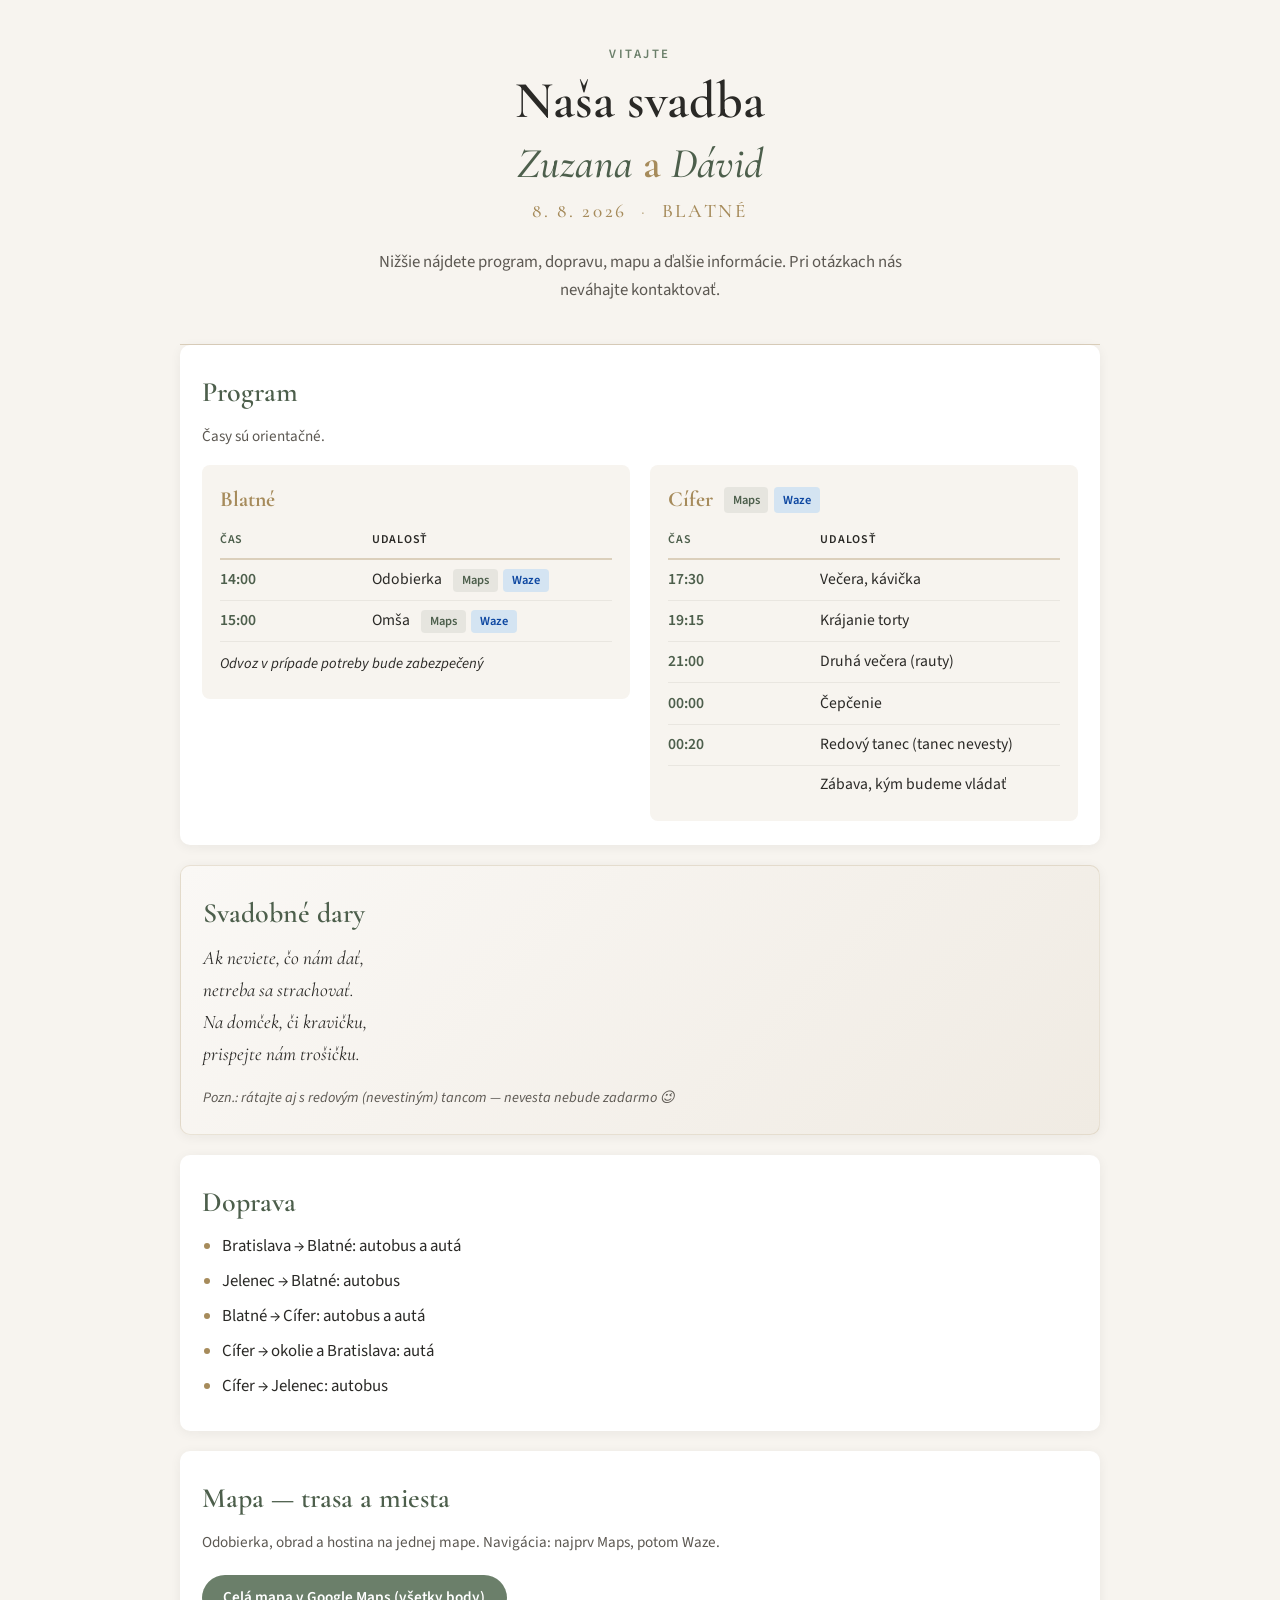
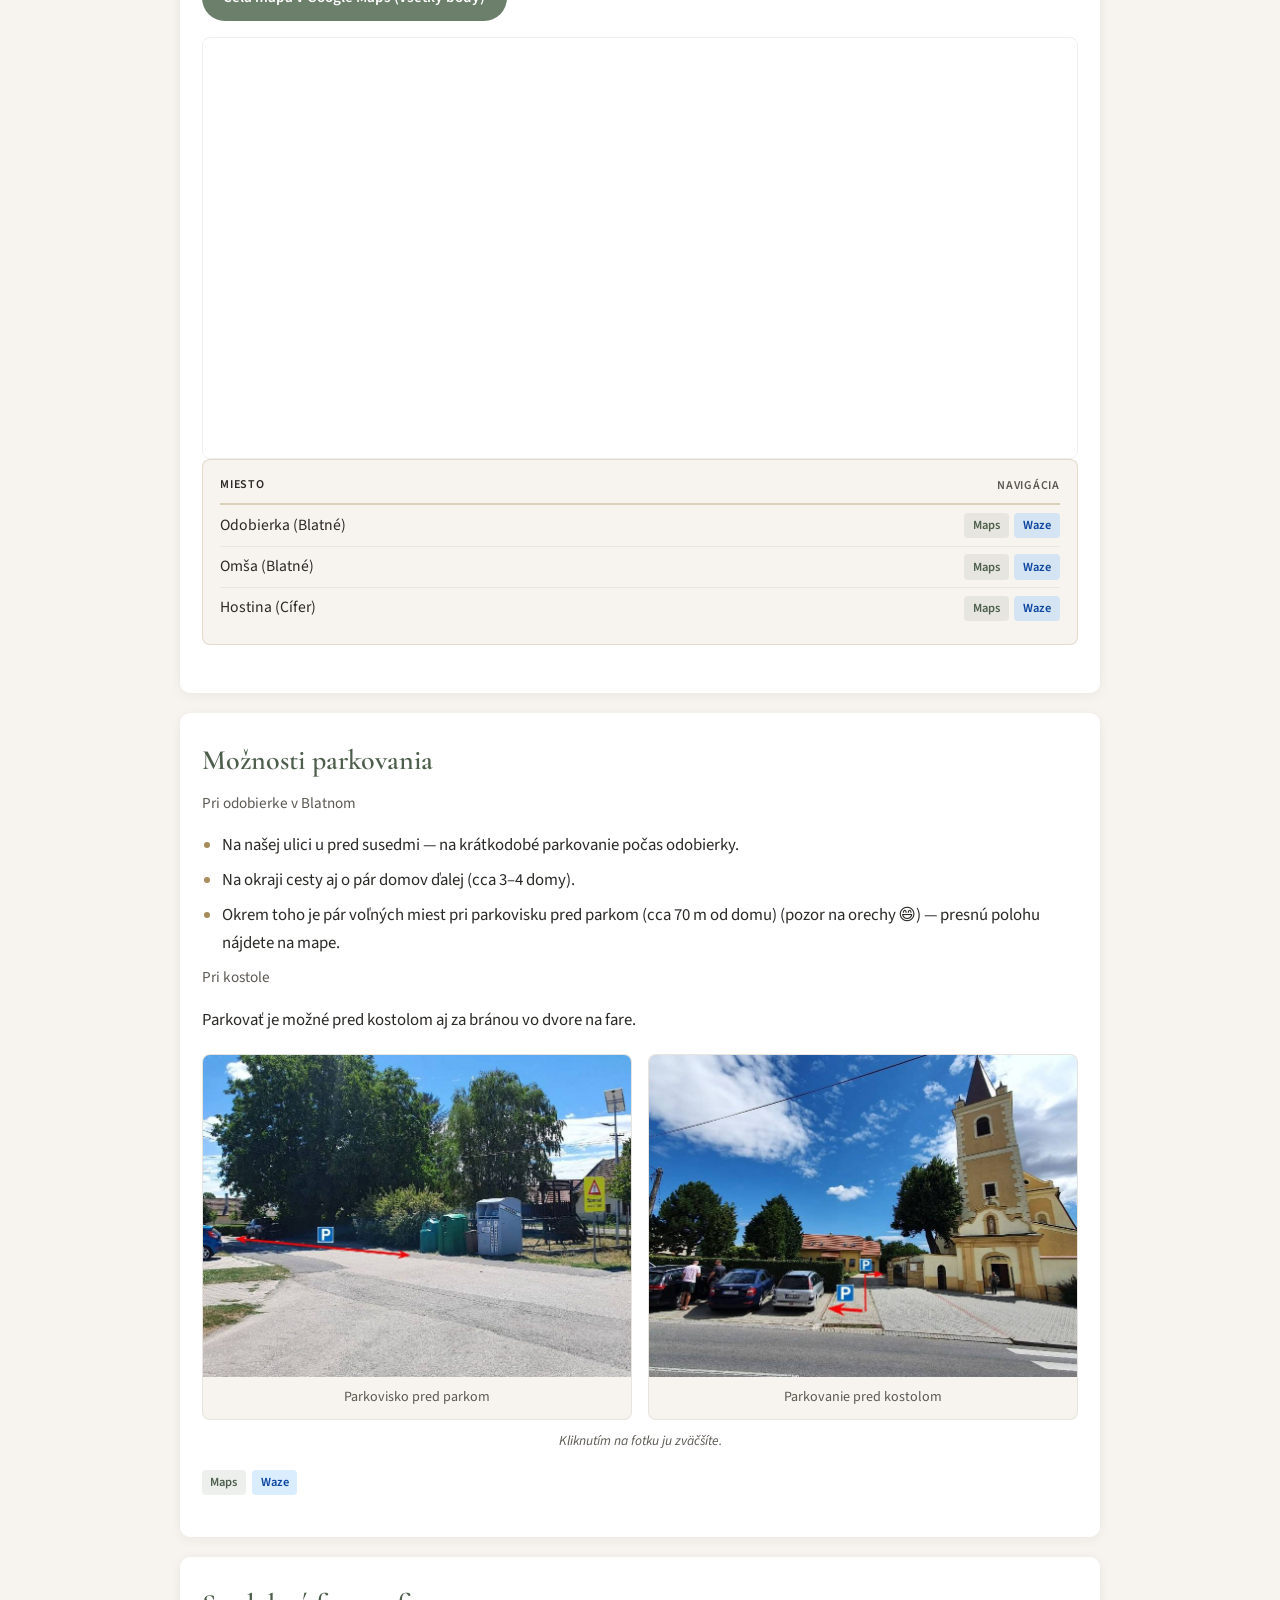
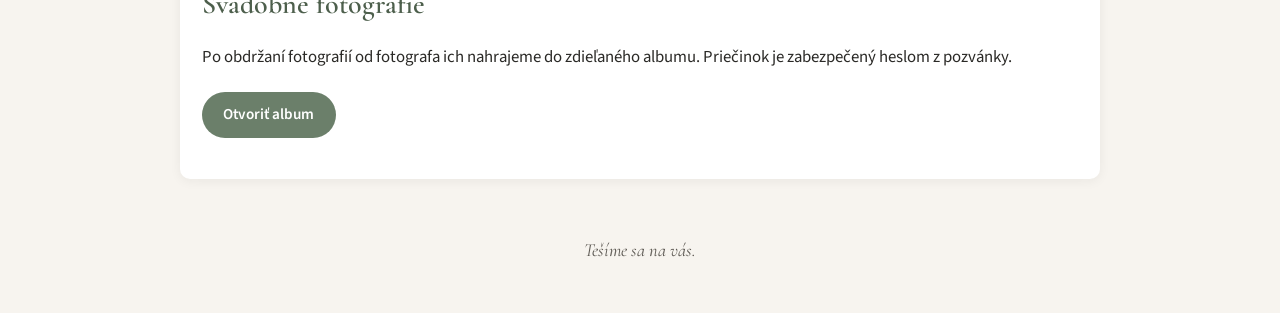
==== svadba-882026-zch12zm88/index.html @ bc82585a "added mising updates" ====
<!DOCTYPE html>
<html lang="sk">
<head>
  <meta charset="UTF-8">
  <meta name="viewport" content="width=device-width, initial-scale=1">
  <title>Zuzana a Dávid — 8. 8. 2026</title>
  <meta name="robots" content="noindex, nofollow">
  <link rel="preconnect" href="https://fonts.googleapis.com">
  <link rel="preconnect" href="https://fonts.gstatic.com" crossorigin>
  <link href="https://fonts.googleapis.com/css2?family=Cormorant+Garamond:ital,wght@0,500;0,600;1,500&family=Source+Sans+3:wght@400;600&display=swap" rel="stylesheet">
  <link rel="stylesheet" href="styles.css">
</head>
<body>
  <!-- <script>
  const heslo = prompt("Zadaj heslo:");
  if (heslo !== "povieme-si-ano:)") {
    document.body.innerHTML = "Prístup zamietnutý";
  }
</script> -->

  <div class="page">
    <!-- <p class="banner" role="status">
      Stránka je ešte vo vývoji — bližšie informácie budú dostupné koncom mája.
      Prosím, prezrite si ju hlavne pár dní pred svadbou.
    </p> -->

    <header class="hero">
      <p class="hero-label">Vitajte</p>
      <h1>Naša svadba</h1>
      <p class="hero-couple">Zuzana <span class="hero-amp">a</span> Dávid</p>
      <p class="hero-meta">
        <time datetime="2026-08-08">8. 8. 2026</time>
        <span class="hero-meta-sep" aria-hidden="true">·</span>
        Blatné
      </p>
      <p class="hero-lead">
        Nižšie nájdete program, dopravu, mapu a ďalšie informácie.
        Pri otázkach nás neváhajte kontaktovať.
      </p>
    </header>

    <main>
      <section class="block" id="program">
        <h2>Program</h2>
        <p class="block-intro">Časy sú orientačné.</p>

        <div class="program-grid">
          <article class="program-card">
            <h3>Blatné</h3>
            <div class="program-table" role="table" aria-label="Program v Blatnom">
              <div class="program-row program-row--head" role="row">
                <span class="program-time" role="columnheader">Čas</span>
                <span class="program-name" role="columnheader">Udalosť</span>
              </div>
              <div class="program-row" role="row">
                <span class="program-time">14:00</span>
                <span class="program-name">Odobierka
                  <span class="nav-links">
                    <a class="map-link" href="https://www.google.com/maps/dir/?api=1&destination=48.265938,17.4156507" target="_blank" rel="noopener noreferrer">Maps</a>
                    <a class="map-link map-link--waze" href="https://www.waze.com/ul?ll=48.265938,17.4156507&navigate=yes" target="_blank" rel="noopener noreferrer">Waze</a>
                  </span>
                </span>
              </div>
              <div class="program-row" role="row">
                <span class="program-time">15:00</span>
                <span class="program-name">Omša
                  <span class="nav-links">
                    <a class="map-link" href="https://www.google.com/maps/dir/?api=1&destination=48.2647096,17.4225593" target="_blank" rel="noopener noreferrer">Maps</a>
                    <a class="map-link map-link--waze" href="https://www.waze.com/ul?ll=48.2647096,17.4225593&navigate=yes" target="_blank" rel="noopener noreferrer">Waze</a>
                  </span>
                </span>
              </div>
              <div class="program-row program-row--note" role="row">
                <span class="program-name">Odvoz v prípade potreby bude zabezpečený</span>
              </div>
            </div>
          </article>

          <article class="program-card">
            <h3 class="program-card-title">Cífer
              <span class="nav-links">
                <a class="map-link" href="https://www.google.com/maps/dir/?api=1&destination=48.3131096,17.4906143" target="_blank" rel="noopener noreferrer">Maps</a>
                <a class="map-link map-link--waze" href="https://www.waze.com/ul?ll=48.3131096,17.4906143&navigate=yes" target="_blank" rel="noopener noreferrer">Waze</a>
              </span>
            </h3>
            <div class="program-table" role="table" aria-label="Program v Cíferi">
              <div class="program-row program-row--head" role="row">
                <span class="program-time" role="columnheader">Čas</span>
                <span class="program-name" role="columnheader">Udalosť</span>
              </div>
              <div class="program-row" role="row">
                <span class="program-time">17:30</span>
                <span class="program-name">Večera, kávička</span>
              </div>
              <div class="program-row" role="row">
                <span class="program-time">19:15</span>
                <span class="program-name">Krájanie torty</span>
              </div>
              <div class="program-row" role="row">
                <span class="program-time">21:00</span>
                <span class="program-name">Druhá večera (rauty)</span>
              </div>
              <div class="program-row" role="row">
                <span class="program-time">00:00</span>
                <span class="program-name">Čepčenie</span>
              </div>
              <div class="program-row" role="row">
                <span class="program-time">00:20</span>
                <span class="program-name">Redový tanec (tanec nevesty)</span>
              </div>
              <div class="program-row" role="row">
                <span class="program-time"></span>
                <span class="program-name">Zábava, kým budeme vládať</span>
              </div>
              <!-- <div class="program-row program-row--note" role="row">
                <span class="program-name">Zábava, kým budeme vládať</span>
              </div> -->
            </div>
          </article>
        </div>
      </section>

      <section class="block block--accent" id="dary">
        <h2>Svadobné dary</h2>
        <blockquote class="verse">
          <p>Ak neviete, čo nám dať,</p>
          <p>netreba sa strachovať.</p>
          <p>Na domček, či kravičku,</p>
          <p>prispejte nám trošičku.</p>
        </blockquote>
        <p class="note">Pozn.: rátajte aj s redovým (nevestiným) tancom — nevesta nebude zadarmo 😉</p>
      </section>

      <section class="block" id="doprava">
        <h2>Doprava</h2>
        <ul class="plain-list">
          <li>Bratislava → Blatné: autobus a autá</li>
          <li>Jelenec → Blatné: autobus</li>
          <li>Blatné → Cífer: autobus a autá</li>
          <li>Cífer → okolie a Bratislava: autá</li>
          <li>Cífer → Jelenec: autobus</li>
        </ul>
      </section>

      <section class="block" id="mapa">
        <h2>Mapa — trasa a miesta</h2>
        <p class="block-intro">Odobierka, obrad a hostina na jednej mape. Navigácia: najprv Maps, potom Waze.</p>



        <p class="map-actions">
          <a class="button" href="https://www.google.com/maps/d/viewer?mid=1_xegxv45d_Z6NQtNGCnnhra49nlGjGo&usp=sharing" target="_blank" rel="noopener noreferrer">
            Celá mapa v Google Maps (všetky body)
          </a>
        </p>

        <div class="map-wrap">
          <iframe
            src="https://www.google.com/maps/d/embed?mid=1_xegxv45d_Z6NQtNGCnnhra49nlGjGo"
            width="100%"
            height="450"
            allowfullscreen=""
            loading="lazy"
            referrerpolicy="no-referrer-when-downgrade"
            title="Mapa svadby">
          </iframe>
        </div>

        <div class="locations-nav">
          <div class="program-table" role="table" aria-label="Navigácia na miesta svadby">
            <div class="program-row program-row--head" role="row">
              <span class="nav-place" role="columnheader">Miesto</span>
              <span class="nav-action" role="columnheader">Navigácia</span>
            </div>
            <div class="program-row" role="row">
              <span class="nav-place">Odobierka (Blatné)</span>
              <span class="nav-action">
                <span class="nav-links">
                  <a class="map-link" href="https://www.google.com/maps/dir/?api=1&destination=48.265938,17.4156507" target="_blank" rel="noopener noreferrer">Maps</a>
                  <a class="map-link map-link--waze" href="https://www.waze.com/ul?ll=48.265938,17.4156507&navigate=yes" target="_blank" rel="noopener noreferrer">Waze</a>
                </span>
              </span>
            </div>
            <div class="program-row" role="row">
              <span class="nav-place">Omša (Blatné)</span>
              <span class="nav-action">
                <span class="nav-links">
                  <a class="map-link" href="https://www.google.com/maps/dir/?api=1&destination=48.2647096,17.4225593" target="_blank" rel="noopener noreferrer">Maps</a>
                  <a class="map-link map-link--waze" href="https://www.waze.com/ul?ll=48.2647096,17.4225593&navigate=yes" target="_blank" rel="noopener noreferrer">Waze</a>
                </span>
              </span>
            </div>
            <div class="program-row" role="row">
              <span class="nav-place">Hostina (Cífer)</span>
              <span class="nav-action">
                <span class="nav-links">
                  <a class="map-link" href="https://www.google.com/maps/dir/?api=1&destination=48.3131096,17.4906143" target="_blank" rel="noopener noreferrer">Maps</a>
                  <a class="map-link map-link--waze" href="https://www.waze.com/ul?ll=48.3131096,17.4906143&navigate=yes" target="_blank" rel="noopener noreferrer">Waze</a>
                </span>
              </span>
            </div>
            <!-- <div class="program-row" role="row">
              <span class="nav-place">Trasa Blatné → Cífer</span>
              <span class="nav-action">
                <a class="map-link" href="https://www.google.com/maps/dir/?api=1&origin=48.2647096,17.4225593&destination=48.3131096,17.4906143" target="_blank" rel="noopener noreferrer">Navigovať</a>
              </span>
            </div> -->
            <!-- <div class="program-row program-row--map-all" role="row">
              <span class="nav-place">Všetky body na mape</span>
              <span class="nav-action">
                <a class="map-link map-link--emph" href="https://www.google.com/maps/d/viewer?mid=1_xegxv45d_Z6NQtNGCnnhra49nlGjGo&usp=sharing" target="_blank" rel="noopener noreferrer">Otvoriť mapu</a>
              </span>
            </div> -->
          </div>
        </div>
      </section>

      <section class="block" id="parkovanie">
        <h2>Možnosti parkovania</h2>
        <p class="block-intro">Pri odobierke v Blatnom</p>
        <ul class="plain-list">
          <li>Na našej ulici u pred susedmi — na krátkodobé parkovanie počas odobierky.</li>
          <li>Na okraji cesty aj o pár domov ďalej (cca 3–4 domy).</li>
          <li>Okrem toho je pár voľných miest pri parkovisku pred parkom (cca 70 m od domu) (pozor na orechy 😄) — presnú polohu nájdete na mape.</li>
        </ul>

        <p class="block-intro">Pri kostole</p>
        <p>Parkovať je možné pred kostolom aj za bránou vo dvore na fare.</p>

        <div class="photo-grid" aria-label="Fotografie parkovania">
          <figure class="photo-card">
            <button type="button" class="photo-thumb" aria-label="Zväčšiť: Parkovisko pred parkom">
              <img src="parkovisko_pred_parkom.jpg" alt="Parkovisko pred parkom v Blatnom" width="800" height="600" loading="lazy">
            </button>
            <figcaption>Parkovisko pred parkom</figcaption>
          </figure>
          <figure class="photo-card">
            <button type="button" class="photo-thumb" aria-label="Zväčšiť: Parkovanie pred kostolom">
              <img src="parkovanie_pred_kostolom.jpg" alt="Parkovanie pred kostolom v Blatnom" width="800" height="600" loading="lazy">
            </button>
            <figcaption>Parkovanie pred kostolom</figcaption>
          </figure>
        </div>
        <p class="photo-hint">Kliknutím na fotku ju zväčšíte.</p>

        <p class="map-actions">
          <span class="nav-links">
            <a class="map-link" href="https://maps.app.goo.gl/CvQe9rtQi4h2wYDq6" target="_blank" rel="noopener noreferrer">Maps</a>
            <a class="map-link map-link--waze" href="https://www.waze.com/ul?ll=48.265217,17.415875&navigate=yes" target="_blank" rel="noopener noreferrer">Waze</a>
          </span>
        </p>
      </section>

      <section class="block" id="fotky">
        <h2>Svadobné fotografie</h2>
        <p>
          Po obdržaní fotografií od fotografa ich nahrajeme do zdieľaného albumu.
          Priečinok je zabezpečený heslom z pozvánky.
        </p>
        <p>
          <a class="button" href="https://eu.zonerama.com/MandM24/Album/15129342" target="_blank" rel="noopener noreferrer">
            Otvoriť album
          </a>
        </p>
      </section>
    </main>

    <footer class="site-footer">
      <p>Tešíme sa na vás.</p>
    </footer>
  </div>

  <dialog class="lightbox" id="lightbox" aria-label="Zväčšená fotografia">
    <button type="button" class="lightbox-close" aria-label="Zavrieť">×</button>
    <figure class="lightbox-figure">
      <img class="lightbox-img" src="" alt="">
      <figcaption class="lightbox-caption"></figcaption>
    </figure>
  </dialog>

  <script>
    (function () {
      var lightbox = document.getElementById("lightbox");
      if (!lightbox) return;

      var lightboxImg = lightbox.querySelector(".lightbox-img");
      var lightboxCaption = lightbox.querySelector(".lightbox-caption");
      var closeBtn = lightbox.querySelector(".lightbox-close");
      var savedScrollY = 0;

      // Niektoré mobilné prehliadače pri showModal()/close() skočia na vrch
      // stránky — pozíciu scrollu si zapamätáme a po otvorení/zatvorení ju vrátime.
      function keepScrollPosition() {
        window.scrollTo(window.scrollX, savedScrollY);
      }

      document.querySelectorAll(".photo-thumb").forEach(function (btn) {
        btn.addEventListener("click", function () {
          var img = btn.querySelector("img");
          var caption = btn.closest(".photo-card").querySelector("figcaption");
          savedScrollY = window.scrollY;
          lightboxImg.src = img.src;
          lightboxImg.alt = img.alt;
          lightboxCaption.textContent = caption ? caption.textContent : "";
          lightbox.showModal();
          keepScrollPosition();
        });
      });

      function closeLightbox() {
        lightbox.close();
      }

      // Pokrýva zatvorenie krížikom, klikom na pozadie aj klávesom Escape.
      lightbox.addEventListener("close", keepScrollPosition);

      closeBtn.addEventListener("click", closeLightbox);

      lightbox.addEventListener("click", function (event) {
        if (event.target === lightbox) {
          closeLightbox();
        }
      });
    })();
  </script>
</body>
</html>
---- svadba-882026-zch12zm88/styles.css ----
/* === Premenné (farby, rozmery) — zmeníte na jednom mieste celý vzhľad === */
:root {
  --color-bg: #f7f4ef;
  --color-surface: #ffffff;
  --color-text: #2a2926;
  --color-text-muted: #5c5852;
  --color-accent: #6b7f6a;
  --color-accent-dark: #4d5f4c;
  --color-gold: #a68b5b;
  --color-banner-bg: #ebe4d8;
  --color-banner-text: #4a453c;
  --font-heading: "Cormorant Garamond", Georgia, serif;
  --font-body: "Source Sans 3", system-ui, sans-serif;
  --shadow: 0 2px 12px rgba(42, 41, 38, 0.06);
  --radius: 10px;
  --max-width: 960px;
  --program-time-col: 8.5rem;
}

/* Reset a základ stránky */
*,
*::before,
*::after {
  box-sizing: border-box;
}

body {
  margin: 0;
  font-family: var(--font-body);
  font-size: 1.05rem;
  line-height: 1.65;
  color: var(--color-text);
  background: var(--color-bg);
  -webkit-font-smoothing: antialiased;
}

/* Obal celého obsahu — centrovanie a max. šírka */
.page {
  max-width: var(--max-width);
  margin: 0 auto;
  padding: 1.25rem 1.25rem 3rem;
}

/* Upozornenie vo vývoji */
.banner {
  margin: 0 0 1.5rem;
  padding: 0.85rem 1rem;
  font-size: 0.92rem;
  line-height: 1.5;
  color: var(--color-banner-text);
  background: var(--color-banner-bg);
  border-radius: var(--radius);
  border-left: 4px solid var(--color-gold);
}

/* Hlavička / úvod */
.hero {
  text-align: center;
  padding: 1.5rem 0 2.5rem;
  border-bottom: 1px solid rgba(166, 139, 91, 0.35);
}

.hero-label {
  margin: 0 0 0.35rem;
  font-size: 0.8rem;
  font-weight: 600;
  letter-spacing: 0.2em;
  text-transform: uppercase;
  color: var(--color-accent);
}

.hero h1 {
  margin: 0 0 0.5rem;
  font-family: var(--font-heading);
  font-size: clamp(2.4rem, 8vw, 3.25rem);
  font-weight: 600;
  line-height: 1.15;
  color: var(--color-text);
}

.hero-couple {
  margin: 0 0 0.4rem;
  font-family: var(--font-heading);
  font-size: clamp(1.9rem, 6vw, 2.65rem);
  font-weight: 500;
  font-style: italic;
  line-height: 1.2;
  color: var(--color-accent-dark);
}

.hero-amp {
  font-style: normal;
  font-weight: 600;
  color: var(--color-gold);
}

.hero-meta {
  margin: 0 0 1.35rem;
  font-family: var(--font-heading);
  font-size: clamp(1.05rem, 3vw, 1.2rem);
  font-weight: 500;
  letter-spacing: 0.14em;
  text-transform: uppercase;
  color: var(--color-gold);
}

.hero-meta-sep {
  margin: 0 0.45rem;
  font-weight: 400;
  opacity: 0.75;
}

.hero-lead {
  margin: 0 auto;
  max-width: 32em;
  color: var(--color-text-muted);
}

/* Sekcie obsahu */
main {
  display: flex;
  flex-direction: column;
  gap: 1.25rem;
}

.block {
  padding: 1.5rem 1.35rem;
  background: var(--color-surface);
  border-radius: var(--radius);
  box-shadow: var(--shadow);
}

.block--accent {
  background: linear-gradient(135deg, #faf8f5 0%, #f0ebe3 100%);
  border: 1px solid rgba(166, 139, 91, 0.2);
}

.block h2 {
  margin: 0 0 0.5rem;
  font-family: var(--font-heading);
  font-size: 1.75rem;
  font-weight: 600;
  color: var(--color-accent-dark);
}

.block-intro,
.placeholder {
  margin: 0 0 1rem;
  color: var(--color-text-muted);
  font-size: 0.95rem;
}

.placeholder {
  font-style: italic;
}

/* Navigácia — tabuľka miest + odkazy v programe */
.locations-nav {
  margin-bottom: 1.5rem;
  padding: 1rem 1.1rem;
  background: var(--color-bg);
  border-radius: calc(var(--radius) - 2px);
  border: 1px solid rgba(166, 139, 91, 0.25);
}

.locations-nav .program-row {
  grid-template-columns: minmax(0, 1fr) auto;
  align-items: center;
}

.locations-nav .program-row--head {
  grid-template-columns: minmax(0, 1fr) auto;
}

.nav-place {
  color: var(--color-text);
  line-height: 1.4;
}

.nav-action {
  text-align: right;
}

.nav-links {
  display: inline-flex;
  flex-wrap: wrap;
  justify-content: flex-end;
  gap: 0.35rem;
  margin-left: 0.35rem;
  vertical-align: middle;
}

.program-name .nav-links {
  margin-left: 0.5rem;
}

.map-link {
  display: inline-block;
  margin-left: 0;
  padding: 0.15rem 0.55rem;
  font-size: 0.78rem;
  font-weight: 600;
  text-decoration: none;
  color: var(--color-accent-dark);
  background: rgba(107, 127, 106, 0.12);
  border-radius: 4px;
  vertical-align: middle;
}

.map-link:hover {
  background: rgba(107, 127, 106, 0.22);
  color: var(--color-text);
}

.map-link--waze {
  color: #0d47a1;
  background: rgba(51, 153, 255, 0.18);
}

.map-link--waze:hover {
  background: rgba(51, 153, 255, 0.32);
  color: #062e6f;
}

.map-link--emph {
  font-size: 0.82rem;
}

.program-row--map-all {
  margin-top: 0.35rem;
  padding-top: 0.65rem;
  border-top: 1px solid rgba(166, 139, 91, 0.3);
  border-bottom: none;
}

.map-actions {
  margin: 0 0 1rem;
}

.map-actions .nav-links {
  margin-left: 0;
}

/* Fotky parkovania */
.photo-grid {
  display: grid;
  gap: 1rem;
  margin: 1.25rem 0 1rem;
}

@media (min-width: 520px) {
  .photo-grid {
    grid-template-columns: 1fr 1fr;
  }
}

.photo-card {
  margin: 0;
  border-radius: calc(var(--radius) - 2px);
  overflow: hidden;
  border: 1px solid rgba(42, 41, 38, 0.08);
  background: var(--color-bg);
}

.photo-thumb {
  display: block;
  width: 100%;
  padding: 0;
  border: 0;
  background: none;
  cursor: zoom-in;
}

.photo-thumb:focus-visible {
  outline: 2px solid var(--color-gold);
  outline-offset: -2px;
}

.photo-card img {
  display: block;
  width: 100%;
  height: auto;
  aspect-ratio: 4 / 3;
  object-fit: cover;
  transition: opacity 0.2s ease;
}

.photo-thumb:hover img {
  opacity: 0.92;
}

.photo-card figcaption {
  padding: 0.6rem 0.75rem;
  font-size: 0.88rem;
  color: var(--color-text-muted);
  text-align: center;
}

.photo-hint {
  margin: -0.35rem 0 1rem;
  font-size: 0.85rem;
  color: var(--color-text-muted);
  font-style: italic;
  text-align: center;
}

/* Lightbox — zväčšenie fotky */
.lightbox {
  position: fixed;
  inset: 0;
  margin: auto;
  max-width: min(95vw, 960px);
  max-height: 90vh;
  max-height: 90dvh;
  width: 100%;
  padding: 0;
  border: none;
  border-radius: var(--radius);
  background: var(--color-surface);
  box-shadow: 0 8px 32px rgba(42, 41, 38, 0.2);
  overflow: hidden;
}

.lightbox::backdrop {
  background: rgba(42, 41, 38, 0.75);
}

.lightbox-figure {
  display: flex;
  flex-direction: column;
  margin: 0;
  max-height: 90vh;
  max-height: 90dvh;
}

.lightbox-img {
  display: block;
  width: 100%;
  flex: 1 1 auto;
  min-height: 0;
  max-height: 75vh;
  max-height: 75dvh;
  object-fit: contain;
  background: #1a1a18;
}

.lightbox-caption {
  flex: 0 0 auto;
  padding: 0.75rem 1rem;
  font-size: 0.95rem;
  color: var(--color-text-muted);
  text-align: center;
}

.lightbox-close {
  position: absolute;
  top: 0.5rem;
  right: 0.5rem;
  z-index: 1;
  width: 2.25rem;
  height: 2.25rem;
  padding: 0;
  border: none;
  border-radius: 50%;
  font-size: 1.5rem;
  line-height: 1;
  color: #fff;
  background: rgba(42, 41, 38, 0.65);
  cursor: pointer;
}

.lightbox-close:hover {
  background: rgba(42, 41, 38, 0.85);
}

.lightbox-close:focus-visible {
  outline: 2px solid var(--color-gold);
  outline-offset: 2px;
}

/* Program — Blatné | Cífer vedľa seba od strednej šírky */
.program-grid {
  display: grid;
  gap: 1.25rem;
}

@media (min-width: 680px) {
  .program-grid {
    grid-template-columns: 1fr 1fr;
    align-items: start;
  }
}

.program-card {
  padding: 1.1rem 1.15rem;
  background: var(--color-bg);
  border-radius: calc(var(--radius) - 2px);
  min-width: 0;
}

.program-card h3 {
  margin: 0 0 0.75rem;
  font-family: var(--font-heading);
  font-size: 1.35rem;
  color: var(--color-gold);
}

.program-card-title {
  display: flex;
  flex-wrap: wrap;
  align-items: center;
  gap: 0.5rem 0.65rem;
}

.program-card-title .nav-links {
  margin-left: 0;
  font-family: var(--font-body);
  font-style: normal;
}

/* Tabuľka: stĺpec čas | stĺpec názov */
.program-table {
  display: flex;
  flex-direction: column;
  gap: 0;
  font-size: 0.98rem;
}

.program-row {
  display: grid;
  grid-template-columns: var(--program-time-col) minmax(0, 1fr);
  column-gap: 1rem;
  align-items: baseline;
  padding: 0.45rem 0;
  border-bottom: 1px solid rgba(42, 41, 38, 0.07);
}

.program-row:last-child {
  border-bottom: none;
}

.program-row--head {
  padding-top: 0;
  padding-bottom: 0.5rem;
  border-bottom: 2px solid rgba(166, 139, 91, 0.35);
  font-size: 0.75rem;
  font-weight: 600;
  letter-spacing: 0.06em;
  text-transform: uppercase;
  color: var(--color-text-muted);
}

.program-row--head .program-time,
.program-row--head .program-name {
  font-weight: 600;
}

.program-time {
  font-weight: 600;
  font-variant-numeric: tabular-nums;
  color: var(--color-accent-dark);
  white-space: nowrap;
}

.program-name {
  color: var(--color-text);
  line-height: 1.45;
  word-wrap: break-word;
}

/* Riadok bez času — text cez celú šírku */
.program-row--note {
  grid-template-columns: 1fr;
  padding-top: 0.65rem;
  font-size: 0.92rem;
  color: var(--color-text-muted);
  font-style: italic;
  border-bottom: none;
}

@media (max-width: 400px) {
  :root {
    --program-time-col: 6.75rem;
  }

  .program-row {
    column-gap: 0.65rem;
    font-size: 0.92rem;
  }

  .program-time {
    white-space: normal;
  }
}

/* Verš o daroch */
.verse {
  margin: 0.5rem 0 1rem;
  padding: 0;
  border: none;
  font-family: var(--font-heading);
  font-size: 1.2rem;
  font-style: italic;
  line-height: 1.55;
  color: var(--color-text);
}

.verse p {
  margin: 0.15rem 0;
}

.note {
  margin: 0;
  font-size: 0.9rem;
  color: var(--color-text-muted);
  font-style: italic;
}

/* Jednoduchý zoznam (doprava) */
.plain-list {
  margin: 0;
  padding-left: 1.25rem;
}

.plain-list li {
  margin-bottom: 0.45rem;
}

.plain-list li::marker {
  color: var(--color-gold);
}

/* Mapa */
.map-wrap {
  margin-top: 0.5rem;
  border-radius: calc(var(--radius) - 2px);
  overflow: hidden;
  border: 1px solid rgba(42, 41, 38, 0.08);
}

.map-wrap iframe {
  display: block;
  width: 100%;
  height: 380px;
  border: 0;
}

@media (min-width: 520px) {
  .map-wrap iframe {
    height: 420px;
  }
}

/* Tlačidlo / odkaz */
.button {
  display: inline-block;
  margin-top: 0.25rem;
  padding: 0.65rem 1.35rem;
  font-weight: 600;
  font-size: 0.95rem;
  text-decoration: none;
  color: #fff;
  background: var(--color-accent);
  border-radius: 999px;
  transition: background 0.2s ease;
}

.button:hover {
  background: var(--color-accent-dark);
}

.button:focus-visible {
  outline: 2px solid var(--color-gold);
  outline-offset: 3px;
}

/* Pätička */
.site-footer {
  margin-top: 2rem;
  padding-top: 1.5rem;
  text-align: center;
  font-family: var(--font-heading);
  font-size: 1.15rem;
  font-style: italic;
  color: var(--color-text-muted);
}

.site-footer p {
  margin: 0;
}
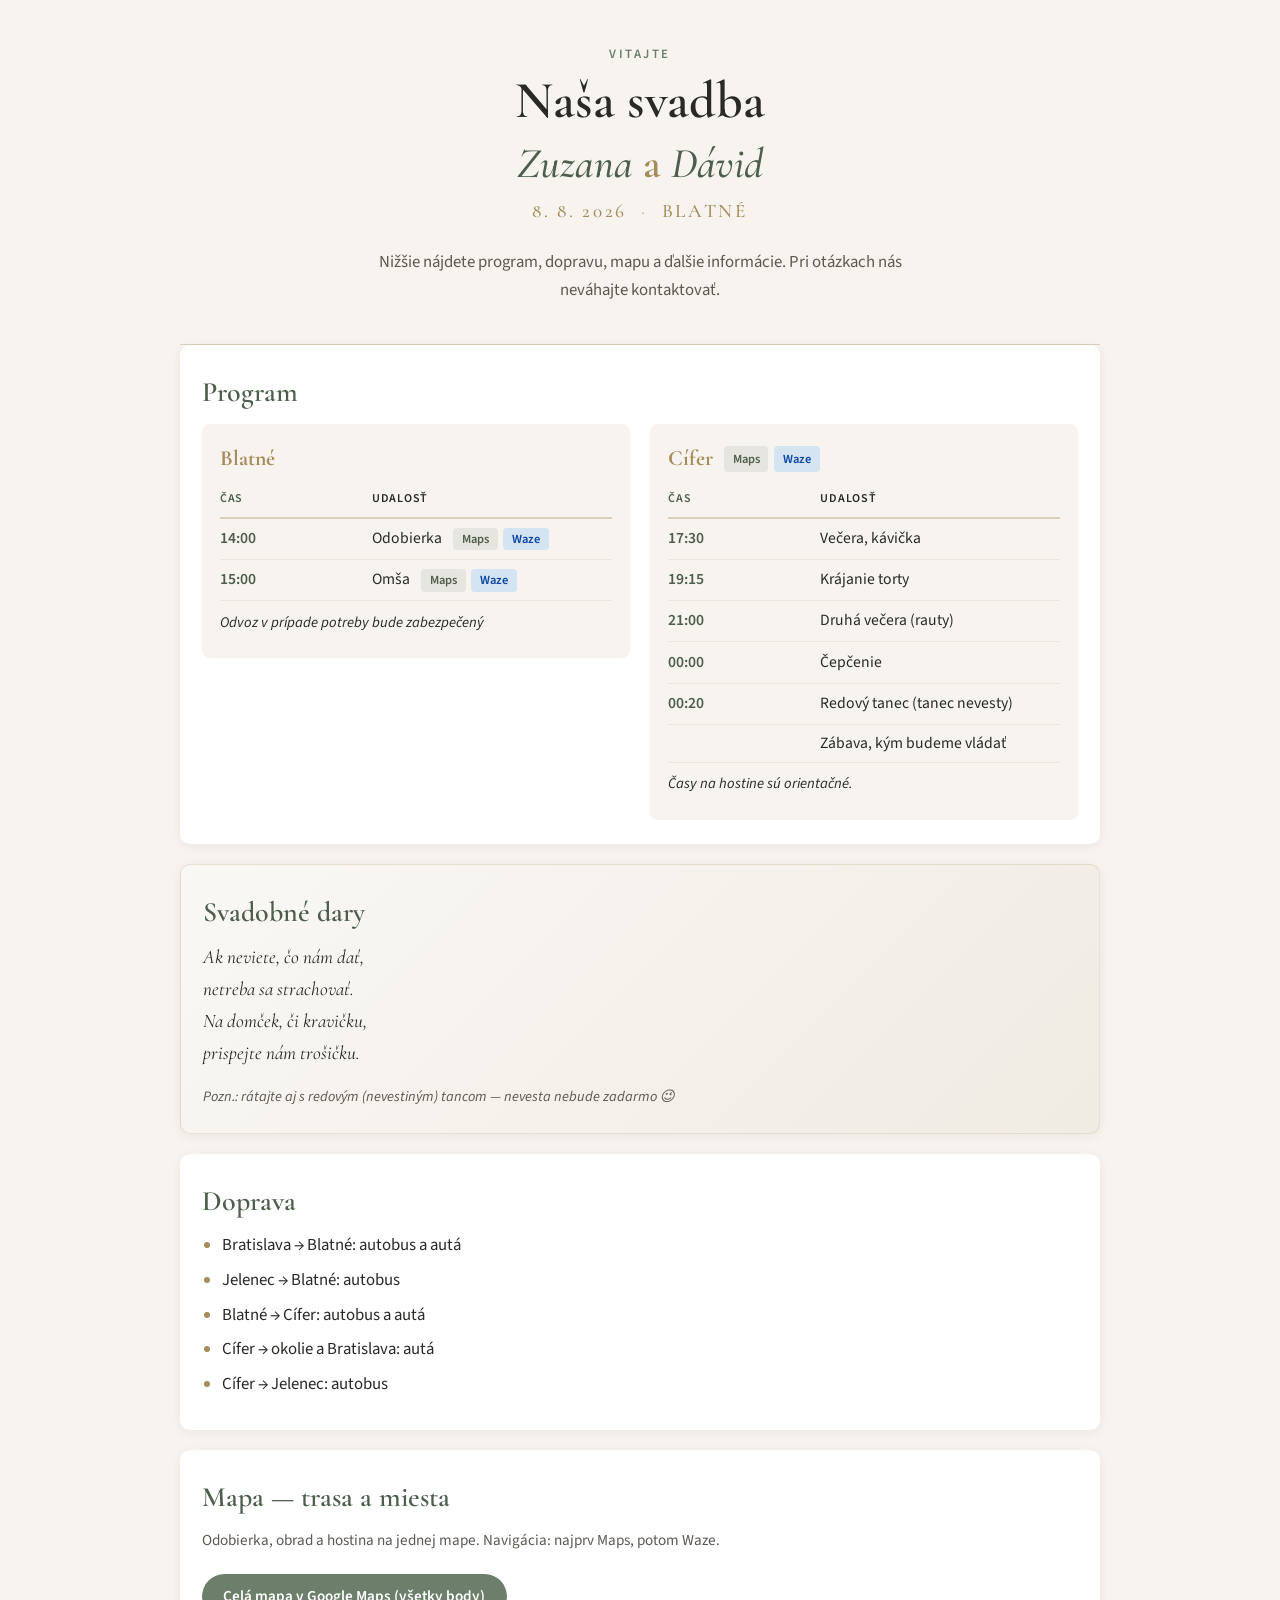
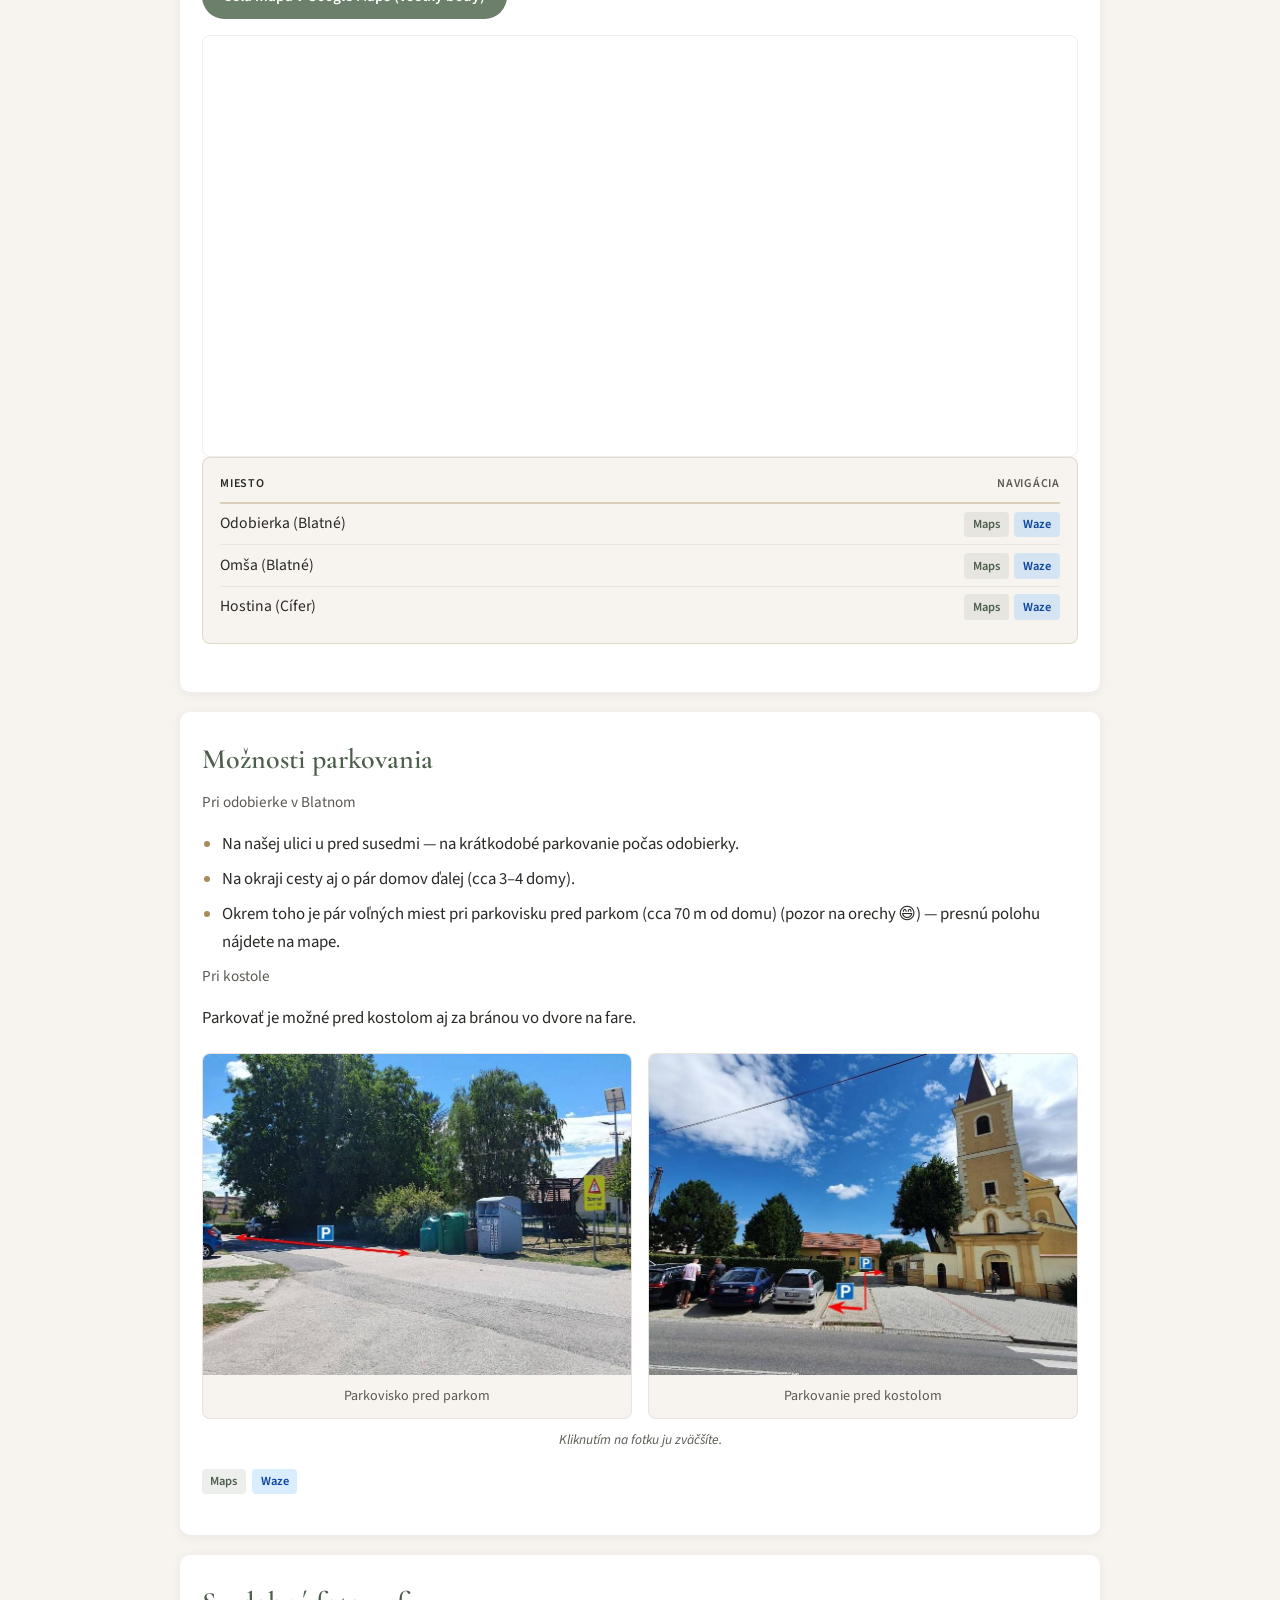
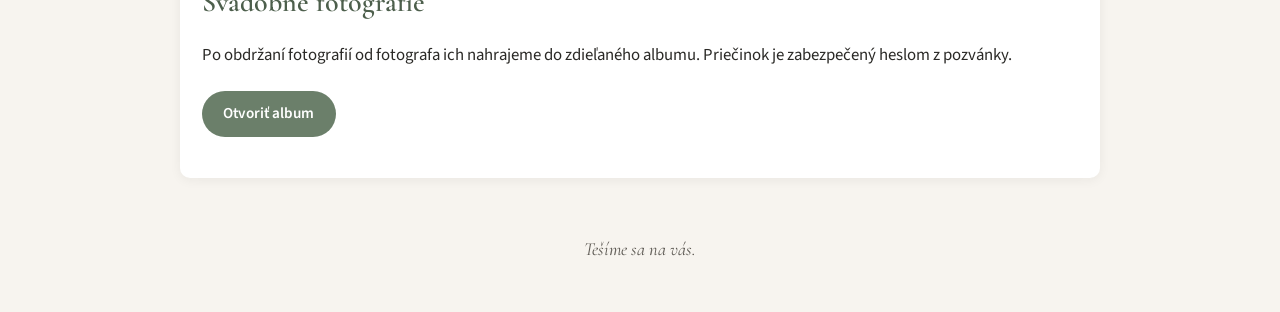
==== commit d73570d7: "Presunutie orintacnych casov" ====
--- a/svadba-882026-zch12zm88/index.html
+++ b/svadba-882026-zch12zm88/index.html
@@ -42,7 +42,6 @@
     <main>
       <section class="block" id="program">
         <h2>Program</h2>
-        <p class="block-intro">Časy sú orientačné.</p>
 
         <div class="program-grid">
           <article class="program-card">
@@ -112,9 +111,9 @@
                 <span class="program-time"></span>
                 <span class="program-name">Zábava, kým budeme vládať</span>
               </div>
-              <!-- <div class="program-row program-row--note" role="row">
-                <span class="program-name">Zábava, kým budeme vládať</span>
-              </div> -->
+              <div class="program-row program-row--note" role="row">
+                <span class="program-name">Časy na hostine sú orientačné.</span>
+              </div>
             </div>
           </article>
         </div>
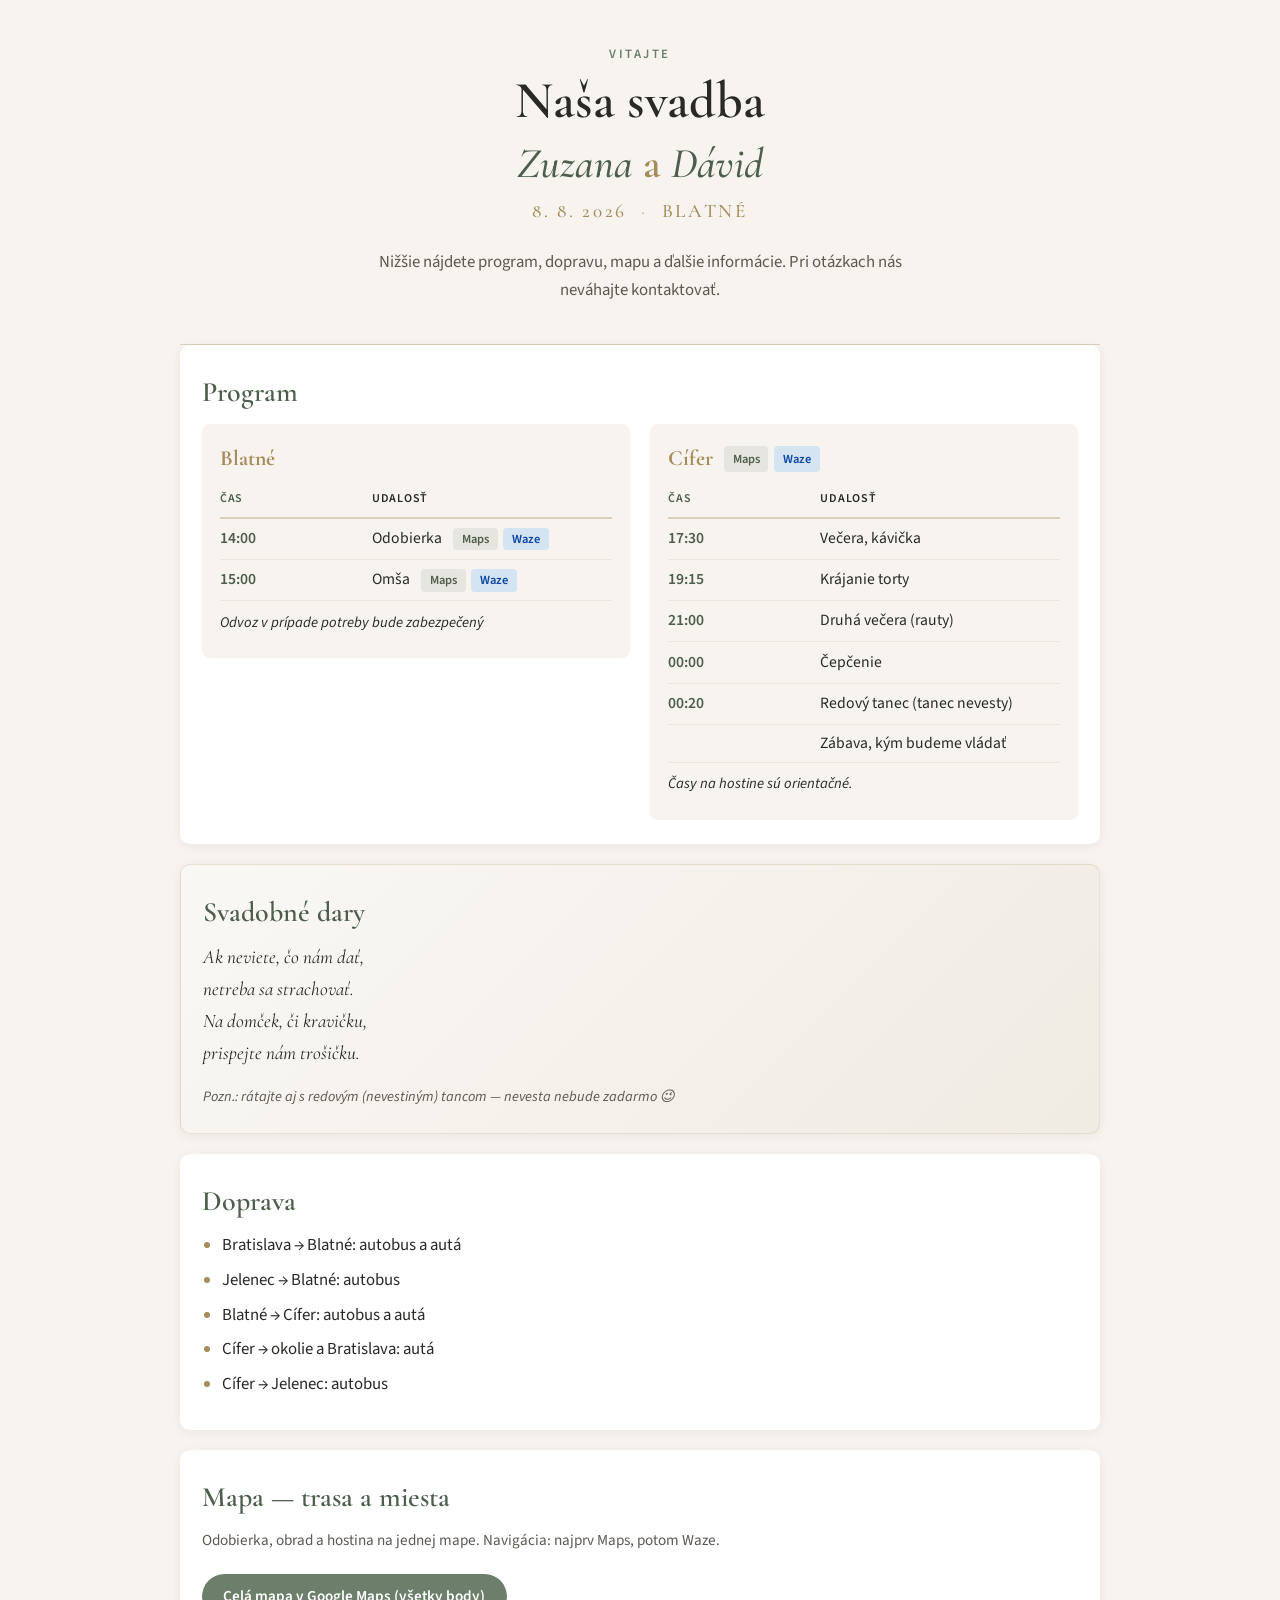
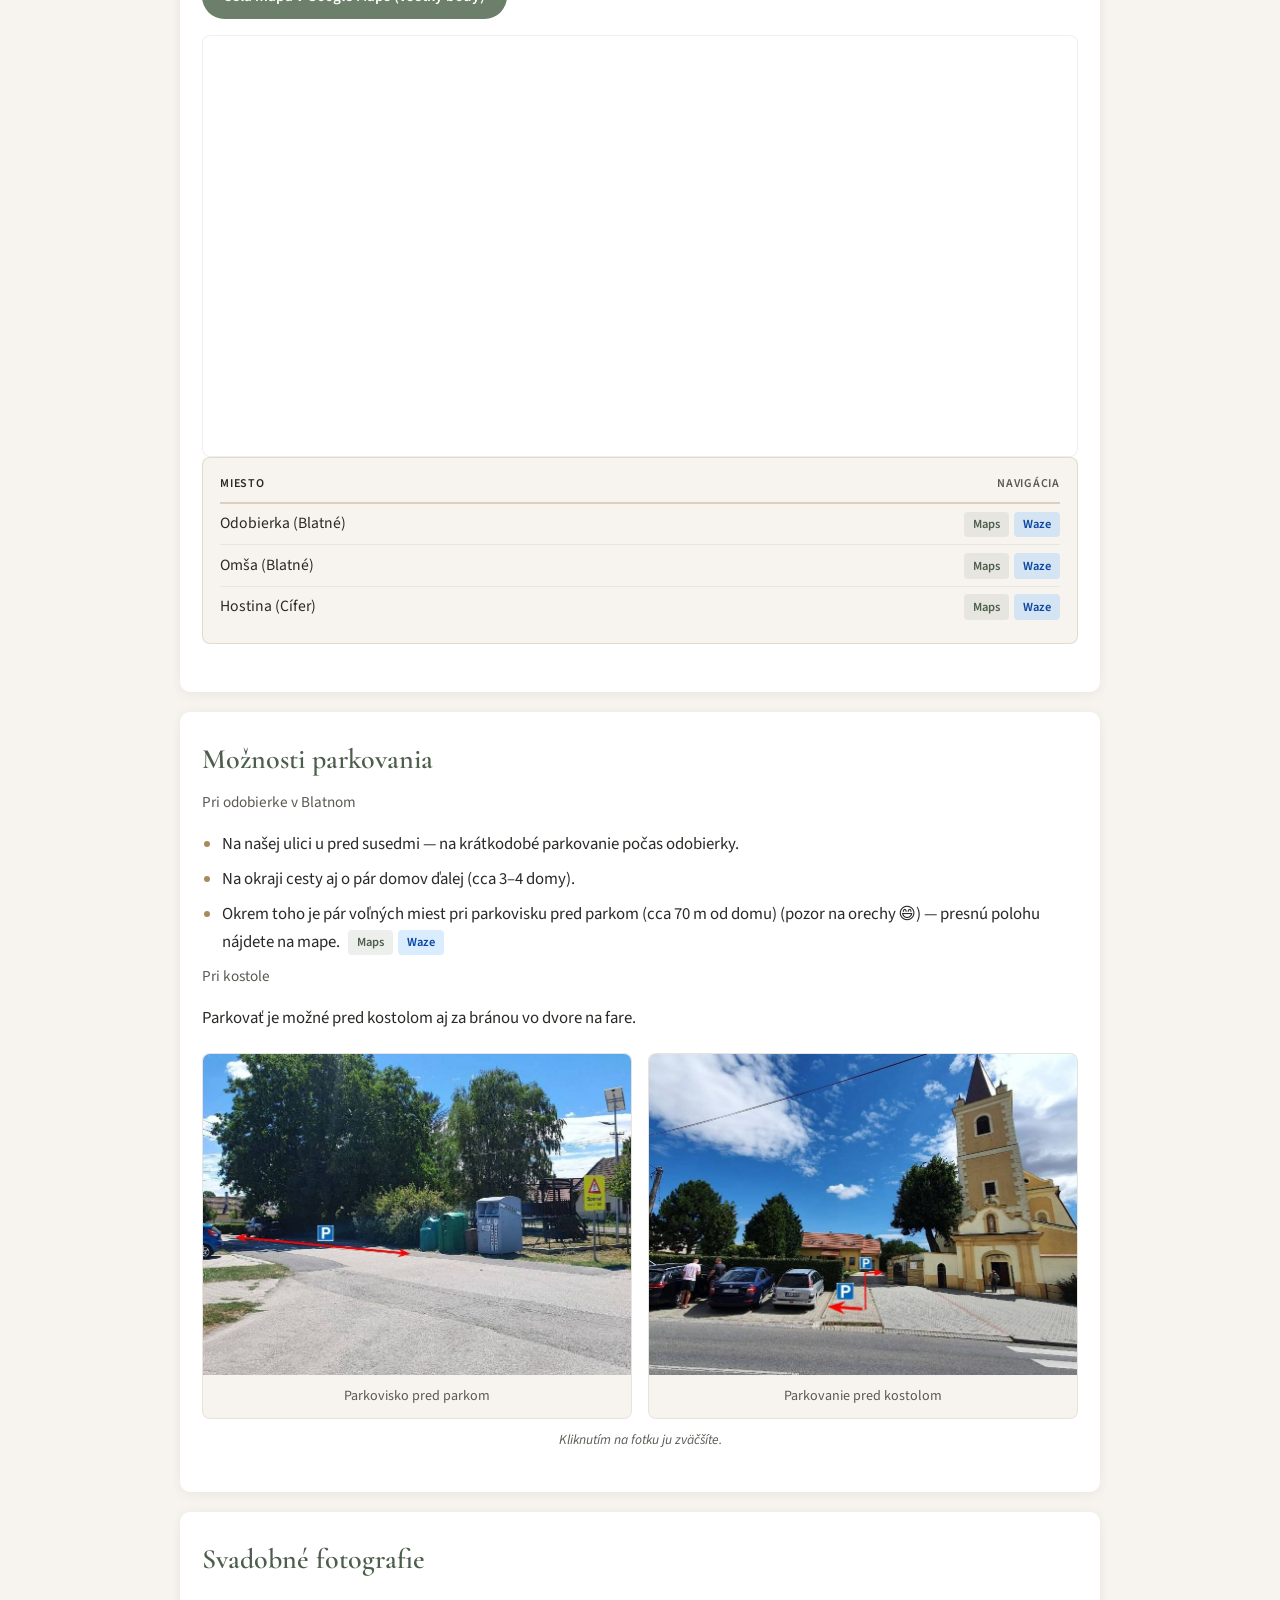
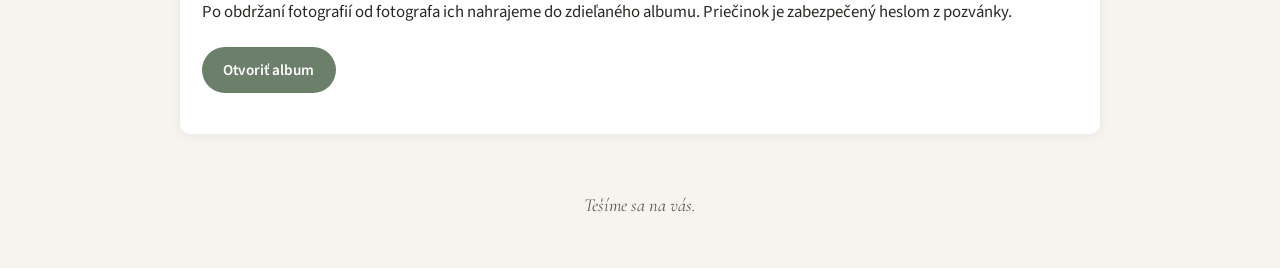
==== commit 9cc3b2ee: "Updated maps for park" ====
--- a/svadba-882026-zch12zm88/index.html
+++ b/svadba-882026-zch12zm88/index.html
@@ -220,7 +220,12 @@
         <ul class="plain-list">
           <li>Na našej ulici u pred susedmi — na krátkodobé parkovanie počas odobierky.</li>
           <li>Na okraji cesty aj o pár domov ďalej (cca 3–4 domy).</li>
-          <li>Okrem toho je pár voľných miest pri parkovisku pred parkom (cca 70 m od domu) (pozor na orechy 😄) — presnú polohu nájdete na mape.</li>
+          <li>Okrem toho je pár voľných miest pri parkovisku pred parkom (cca 70 m od domu) (pozor na orechy 😄) — presnú polohu nájdete na mape.
+            <span class="nav-links">
+              <a class="map-link" href="https://www.google.com/maps/dir/?api=1&destination=48.265217,17.415875" target="_blank" rel="noopener noreferrer">Maps</a>
+              <a class="map-link map-link--waze" href="https://www.waze.com/ul?ll=48.265217,17.415875&navigate=yes" target="_blank" rel="noopener noreferrer">Waze</a>
+            </span>
+          </li>
         </ul>
 
         <p class="block-intro">Pri kostole</p>
@@ -241,13 +246,6 @@
           </figure>
         </div>
         <p class="photo-hint">Kliknutím na fotku ju zväčšíte.</p>
-
-        <p class="map-actions">
-          <span class="nav-links">
-            <a class="map-link" href="https://maps.app.goo.gl/CvQe9rtQi4h2wYDq6" target="_blank" rel="noopener noreferrer">Maps</a>
-            <a class="map-link map-link--waze" href="https://www.waze.com/ul?ll=48.265217,17.415875&navigate=yes" target="_blank" rel="noopener noreferrer">Waze</a>
-          </span>
-        </p>
       </section>
 
       <section class="block" id="fotky">
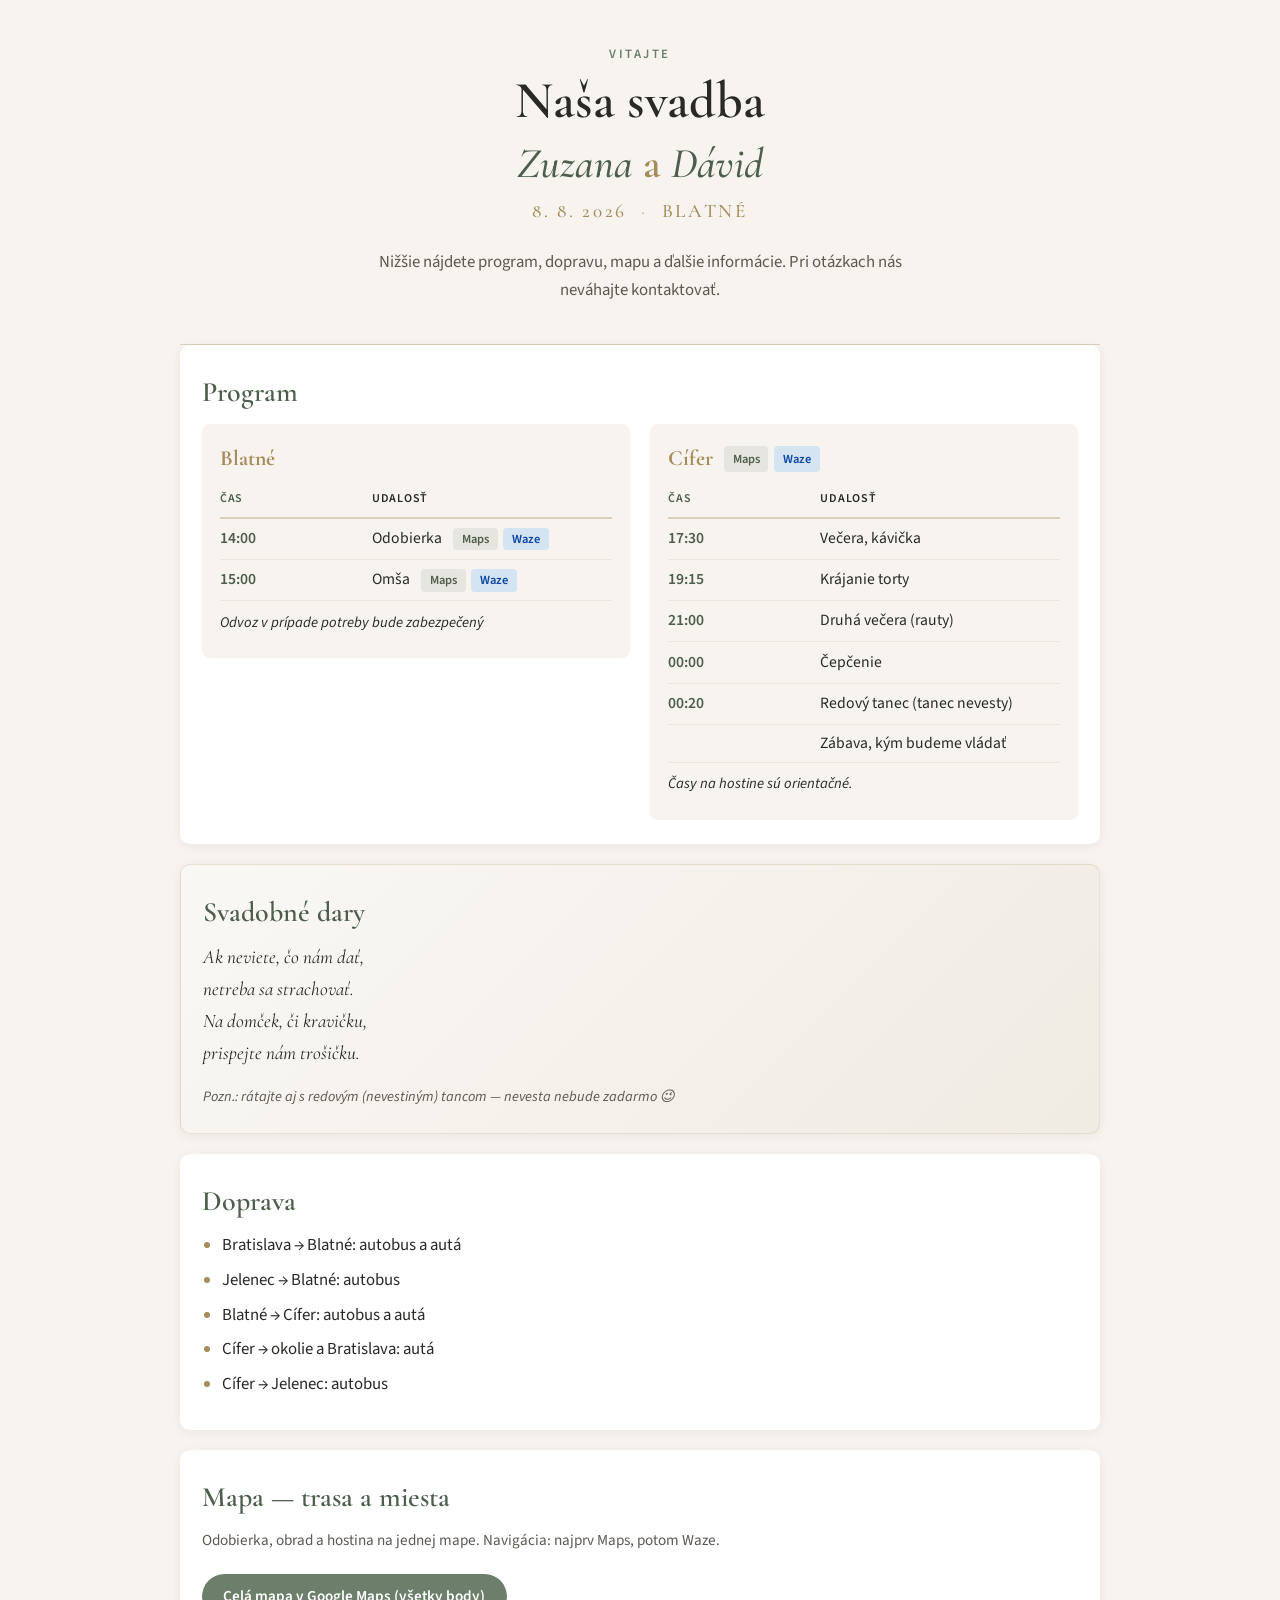
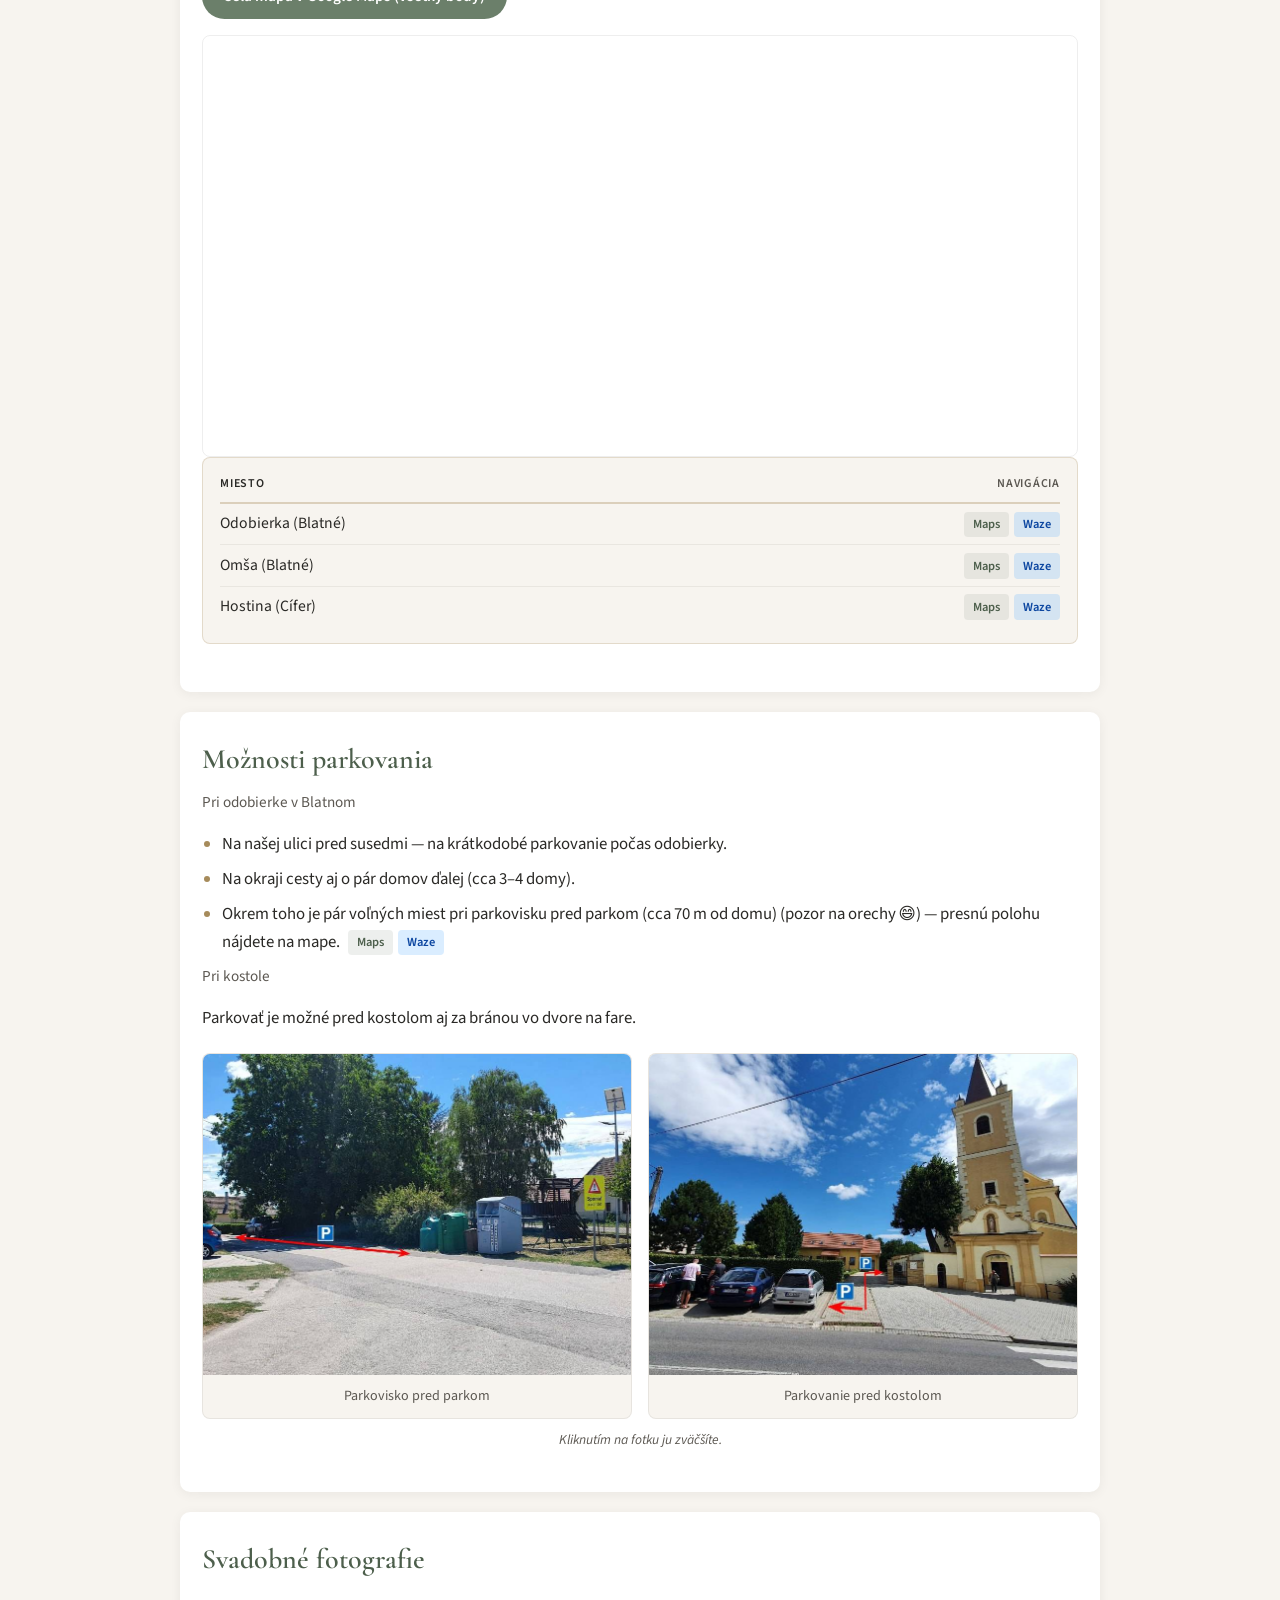
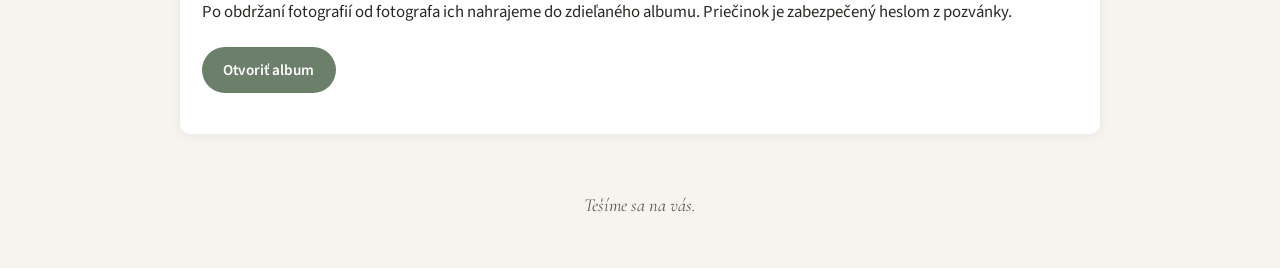
==== commit 1a7f5184: "Fixed "u pred domom"" ====
--- a/svadba-882026-zch12zm88/index.html
+++ b/svadba-882026-zch12zm88/index.html
@@ -218,7 +218,7 @@
         <h2>Možnosti parkovania</h2>
         <p class="block-intro">Pri odobierke v Blatnom</p>
         <ul class="plain-list">
-          <li>Na našej ulici u pred susedmi — na krátkodobé parkovanie počas odobierky.</li>
+          <li>Na našej ulici pred susedmi — na krátkodobé parkovanie počas odobierky.</li>
           <li>Na okraji cesty aj o pár domov ďalej (cca 3–4 domy).</li>
           <li>Okrem toho je pár voľných miest pri parkovisku pred parkom (cca 70 m od domu) (pozor na orechy 😄) — presnú polohu nájdete na mape.
             <span class="nav-links">
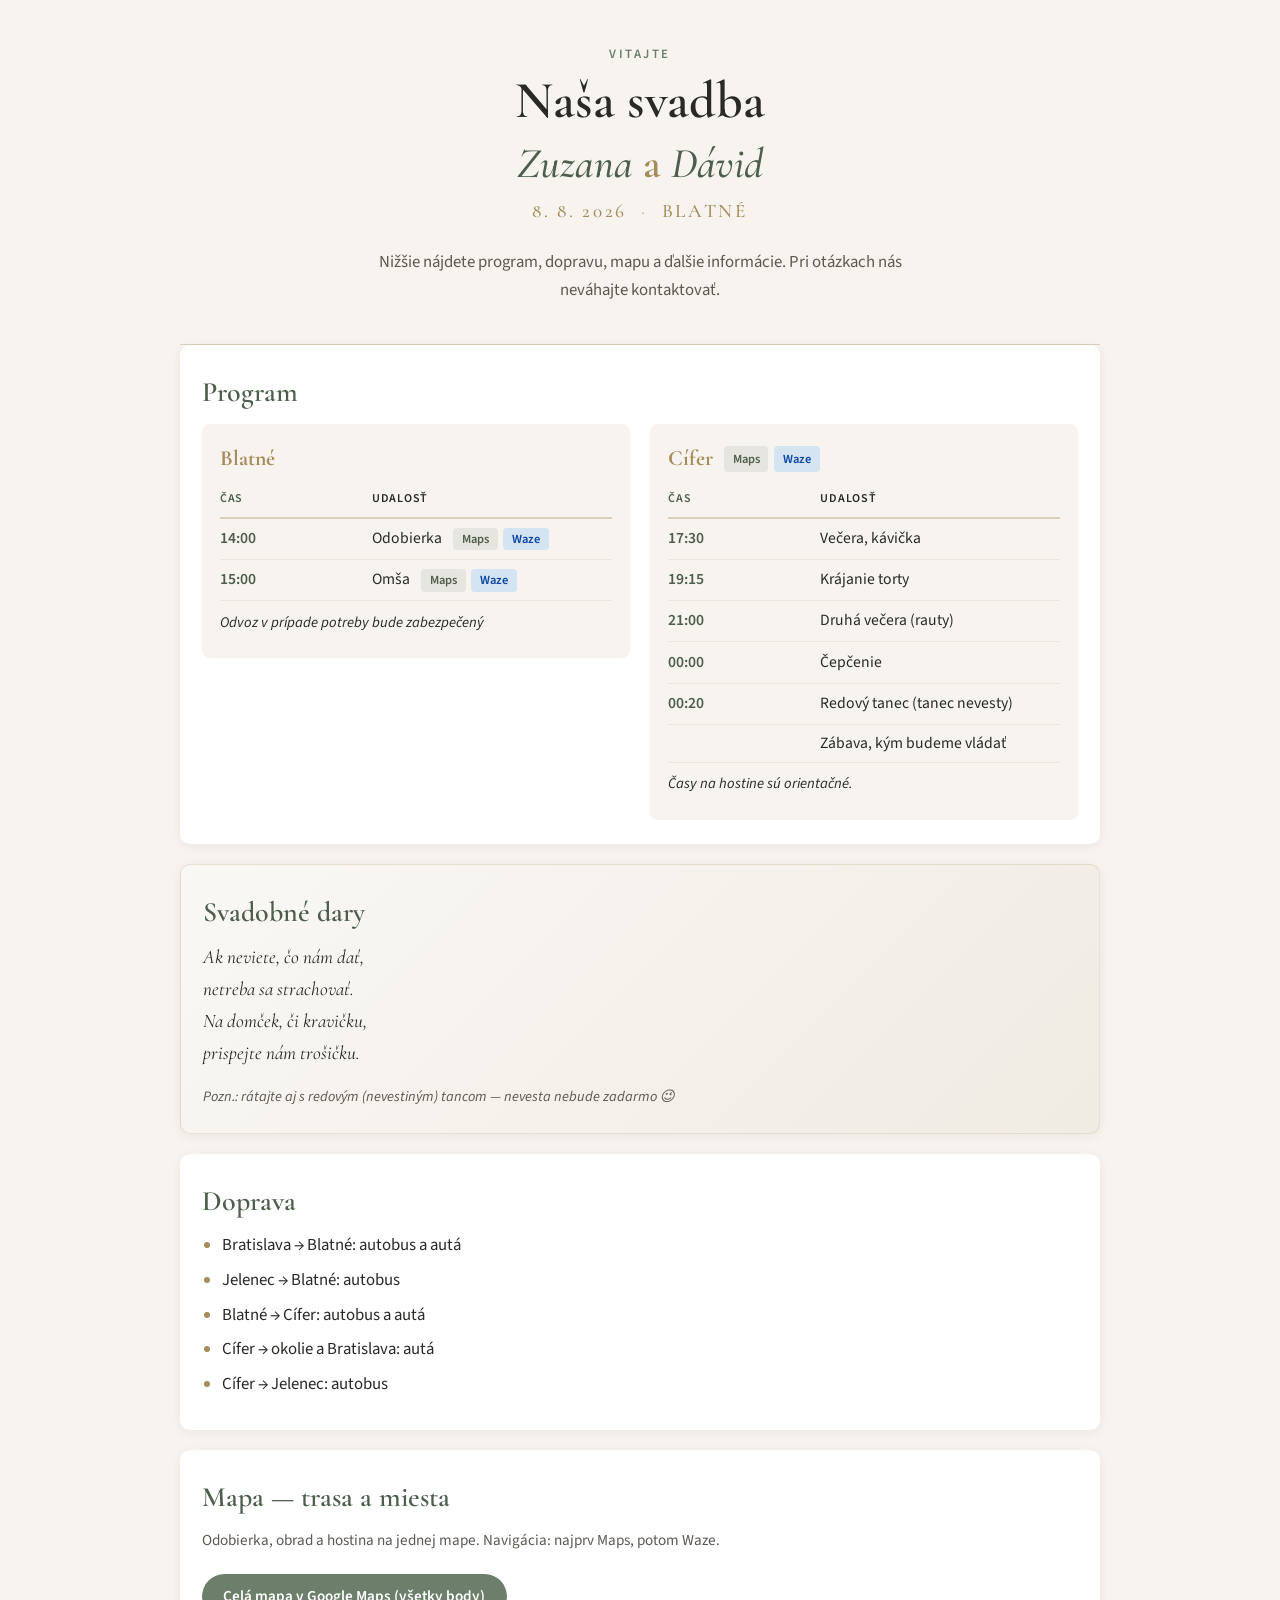
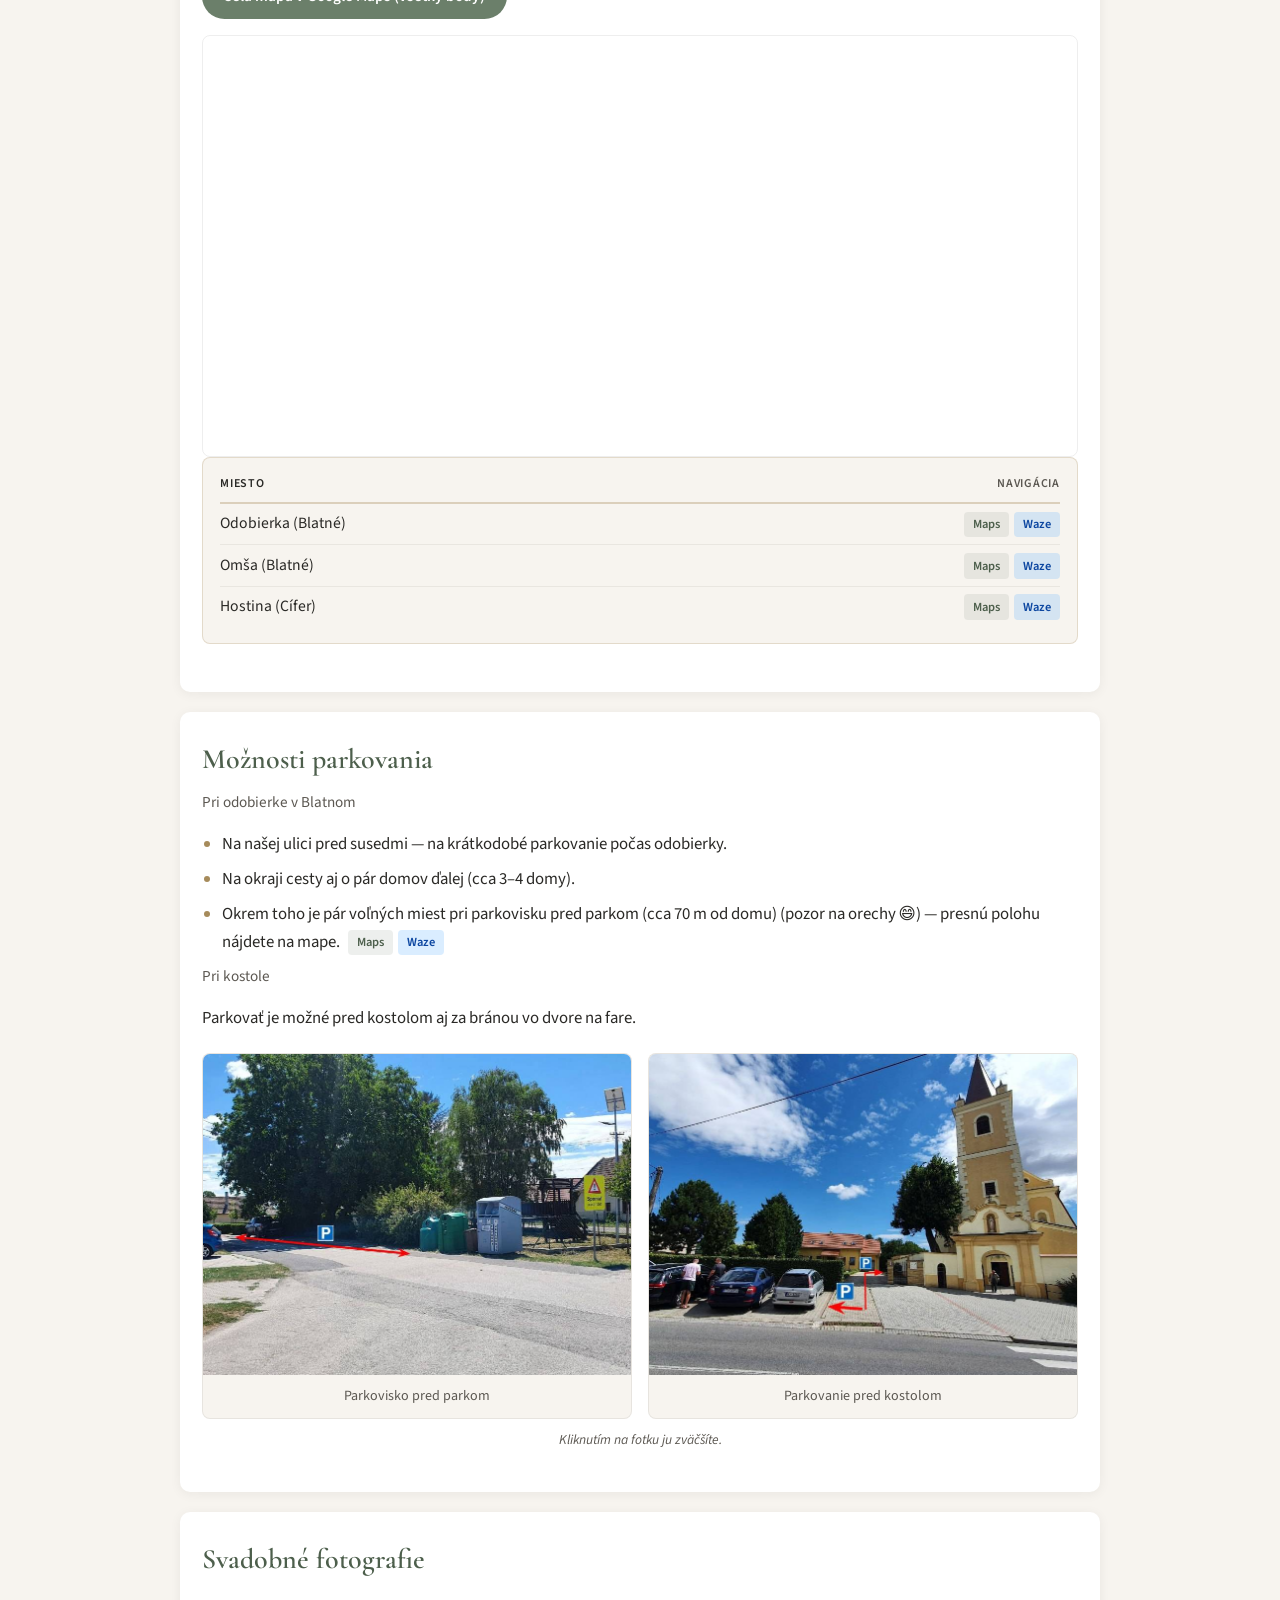
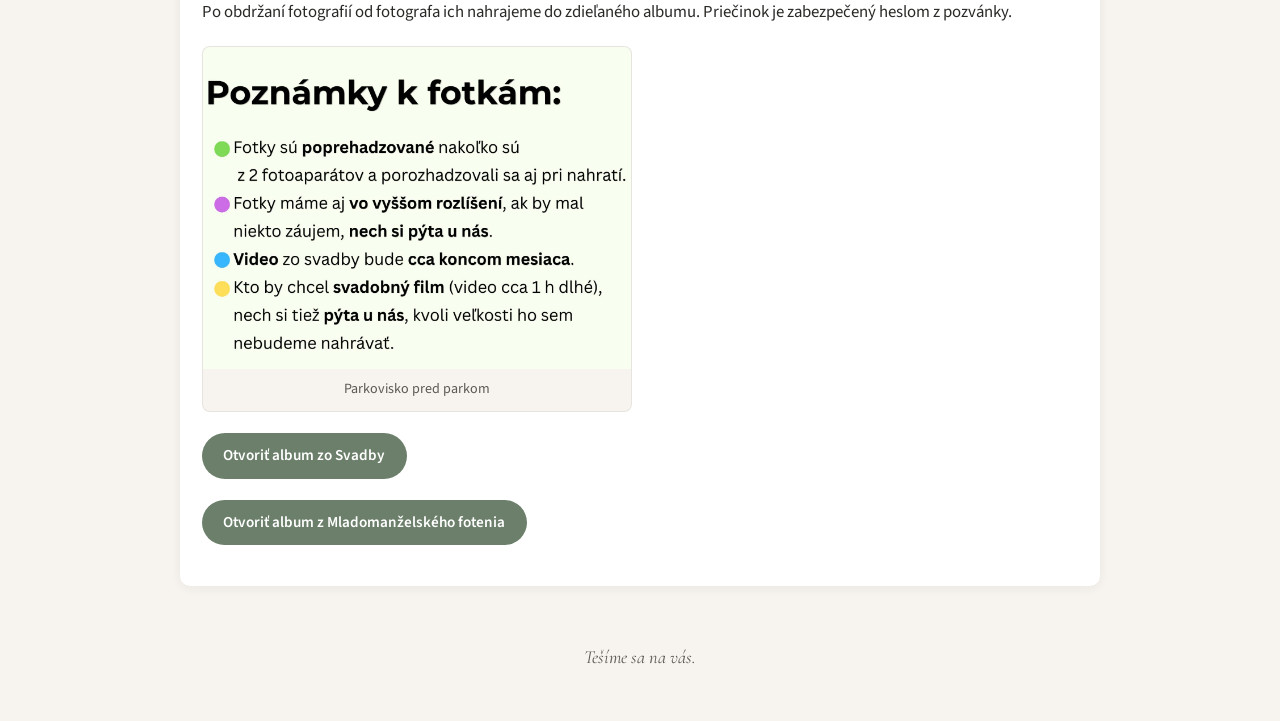
==== commit af04fd61: "Pridanie odkazu na mladomanzelske fotenie a poznamky k fotkam" ====
--- a/svadba-882026-zch12zm88/index.html
+++ b/svadba-882026-zch12zm88/index.html
@@ -254,9 +254,22 @@
           Po obdržaní fotografií od fotografa ich nahrajeme do zdieľaného albumu.
           Priečinok je zabezpečený heslom z pozvánky.
         </p>
+        <div class="photo-grid" aria-label="Info k fotkam a videu">
+          <figure class="photo-card">
+            <button type="button" class="photo-thumb" aria-label="Zväčšiť: Info k fotkam a videu">
+              <img src="info_k_fotkam.jpg" alt="Info k fotkam a videu" width="800" height="600" loading="lazy">
+            </button>
+            <figcaption>Parkovisko pred parkom</figcaption>
+          </figure>
+        </div>
         <p>
           <a class="button" href="https://eu.zonerama.com/MandM24/Album/15129342" target="_blank" rel="noopener noreferrer">
-            Otvoriť album
+            Otvoriť album zo Svadby
+          </a>
+        </p>
+        <p>
+          <a class="button" href="https://eu.zonerama.com/MandM24/Album/16002770" target="_blank" rel="noopener noreferrer">
+            Otvoriť album z Mladomanželského fotenia
           </a>
         </p>
       </section>
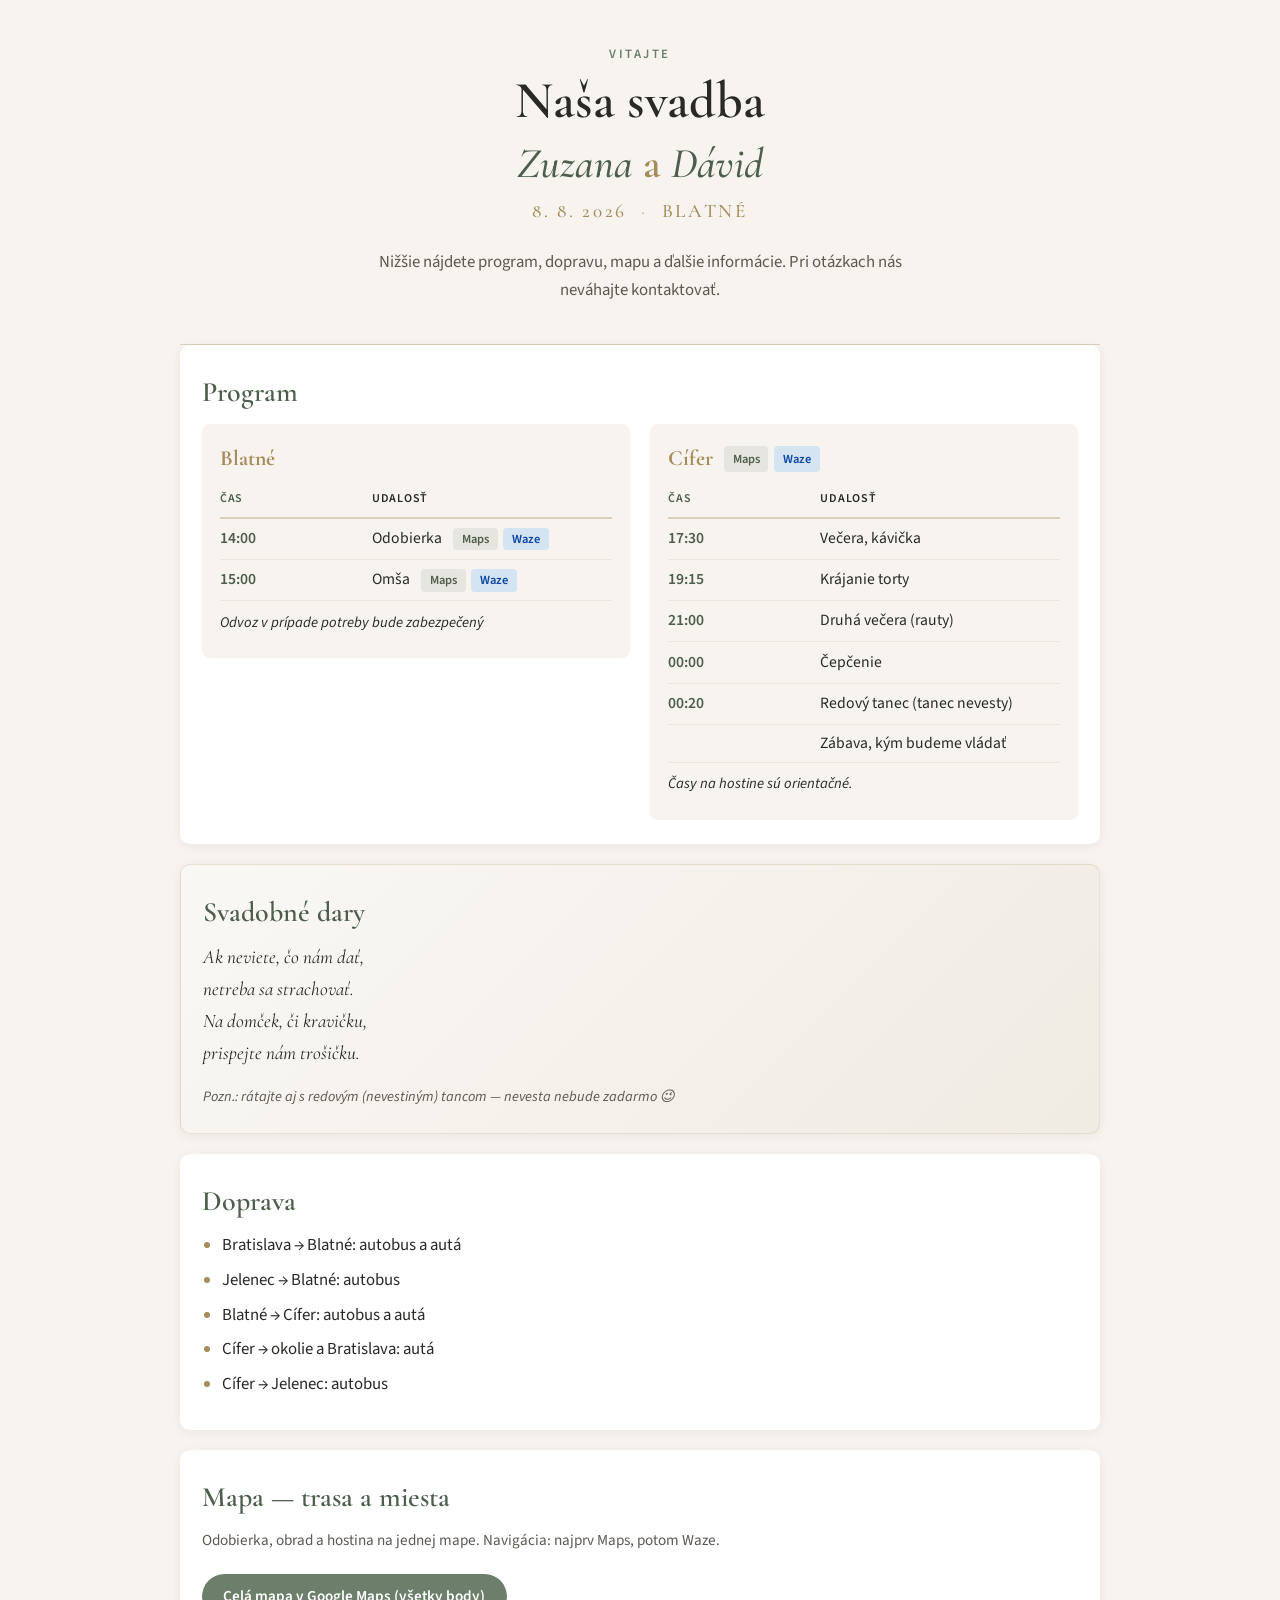
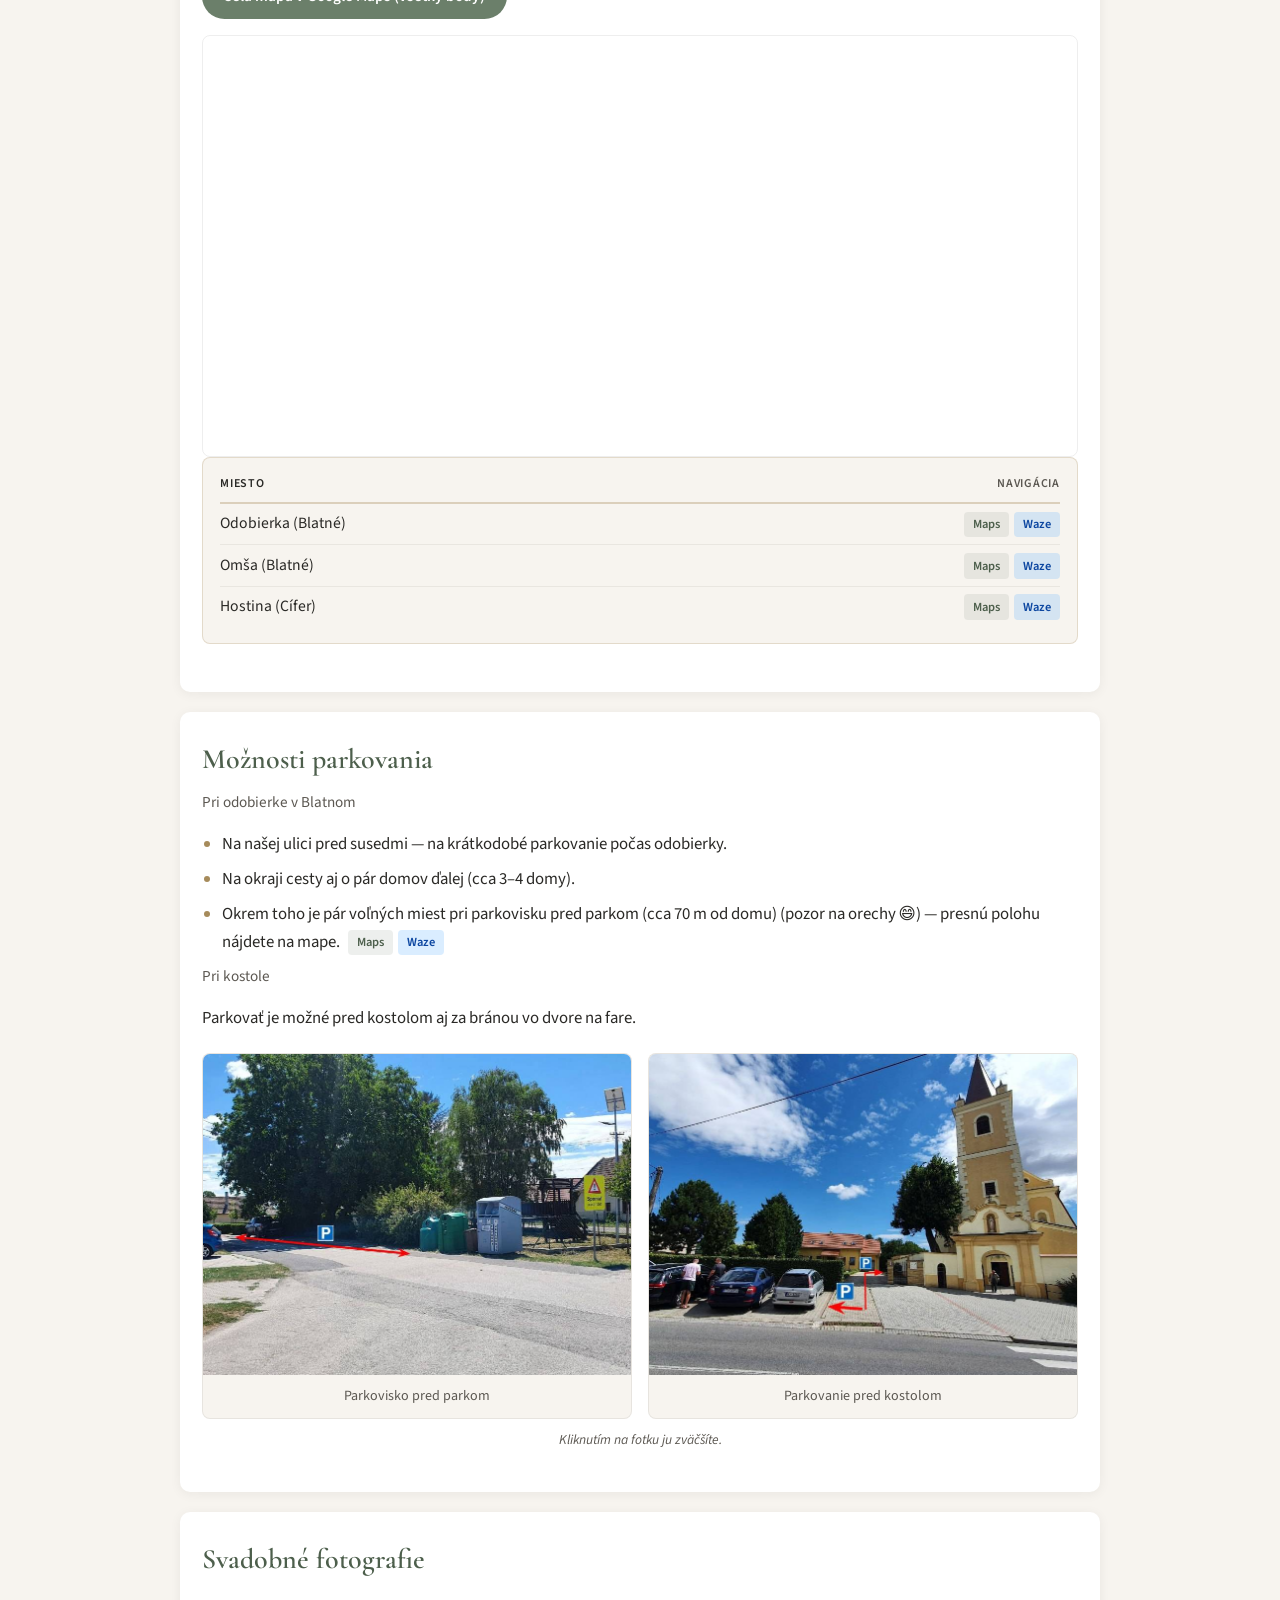
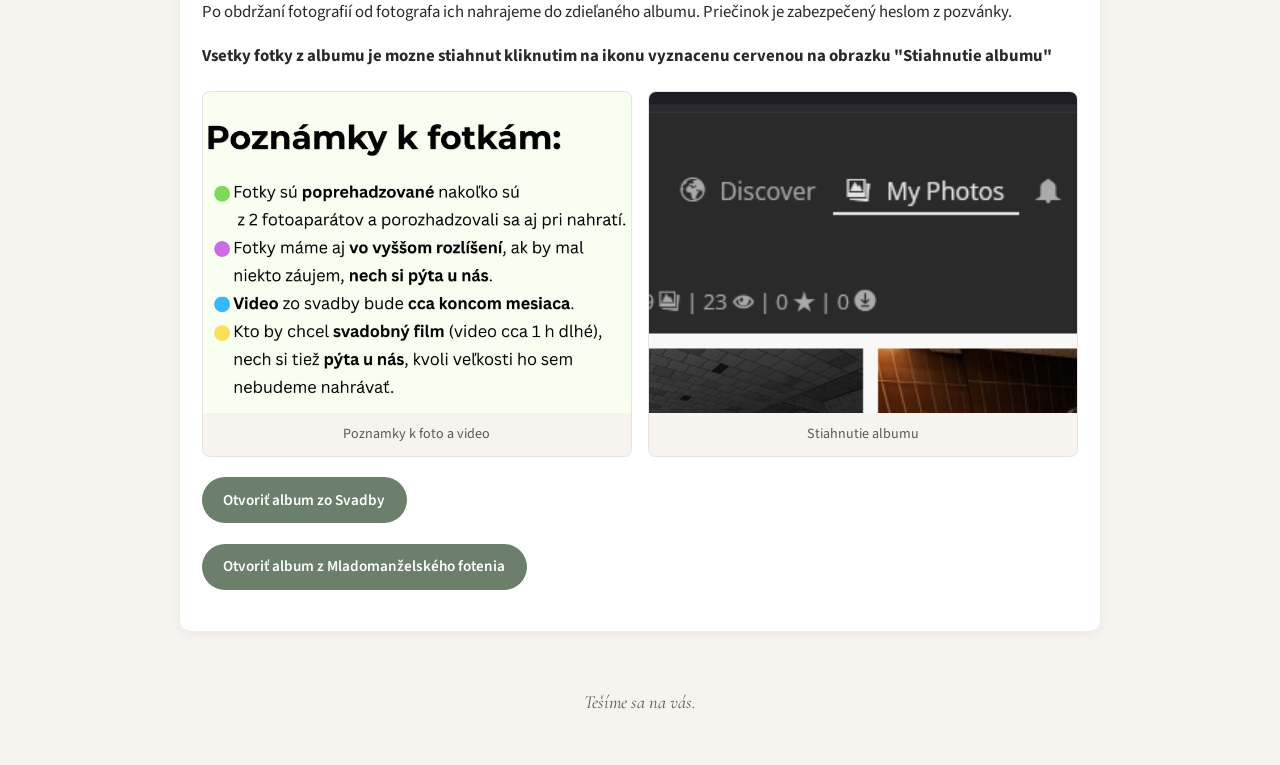
==== commit 7aa87619: "Pridanie navodu na" ====
--- a/svadba-882026-zch12zm88/index.html
+++ b/svadba-882026-zch12zm88/index.html
@@ -254,12 +254,23 @@
           Po obdržaní fotografií od fotografa ich nahrajeme do zdieľaného albumu.
           Priečinok je zabezpečený heslom z pozvánky.
         </p>
+        <p>
+          <b>
+          Vsetky fotky z albumu je mozne stiahnut kliknutim na ikonu vyznacenu cervenou na obrazku "Stiahnutie albumu"
+          </b>
+        </p>
         <div class="photo-grid" aria-label="Info k fotkam a videu">
           <figure class="photo-card">
             <button type="button" class="photo-thumb" aria-label="Zväčšiť: Info k fotkam a videu">
               <img src="info_k_fotkam.jpg" alt="Info k fotkam a videu" width="800" height="600" loading="lazy">
             </button>
-            <figcaption>Parkovisko pred parkom</figcaption>
+            <figcaption>Poznamky k foto a video</figcaption>
+          </figure>
+          <figure class="photo-card">
+            <button type="button" class="photo-thumb" aria-label="Zväčšiť: Stiahnutie albumu">
+              <img src="navod_na_stiahnutie.png" alt="Stiahnutie albumu" width="800" height="600" loading="lazy">
+            </button>
+            <figcaption>Stiahnutie albumu</figcaption>
           </figure>
         </div>
         <p>
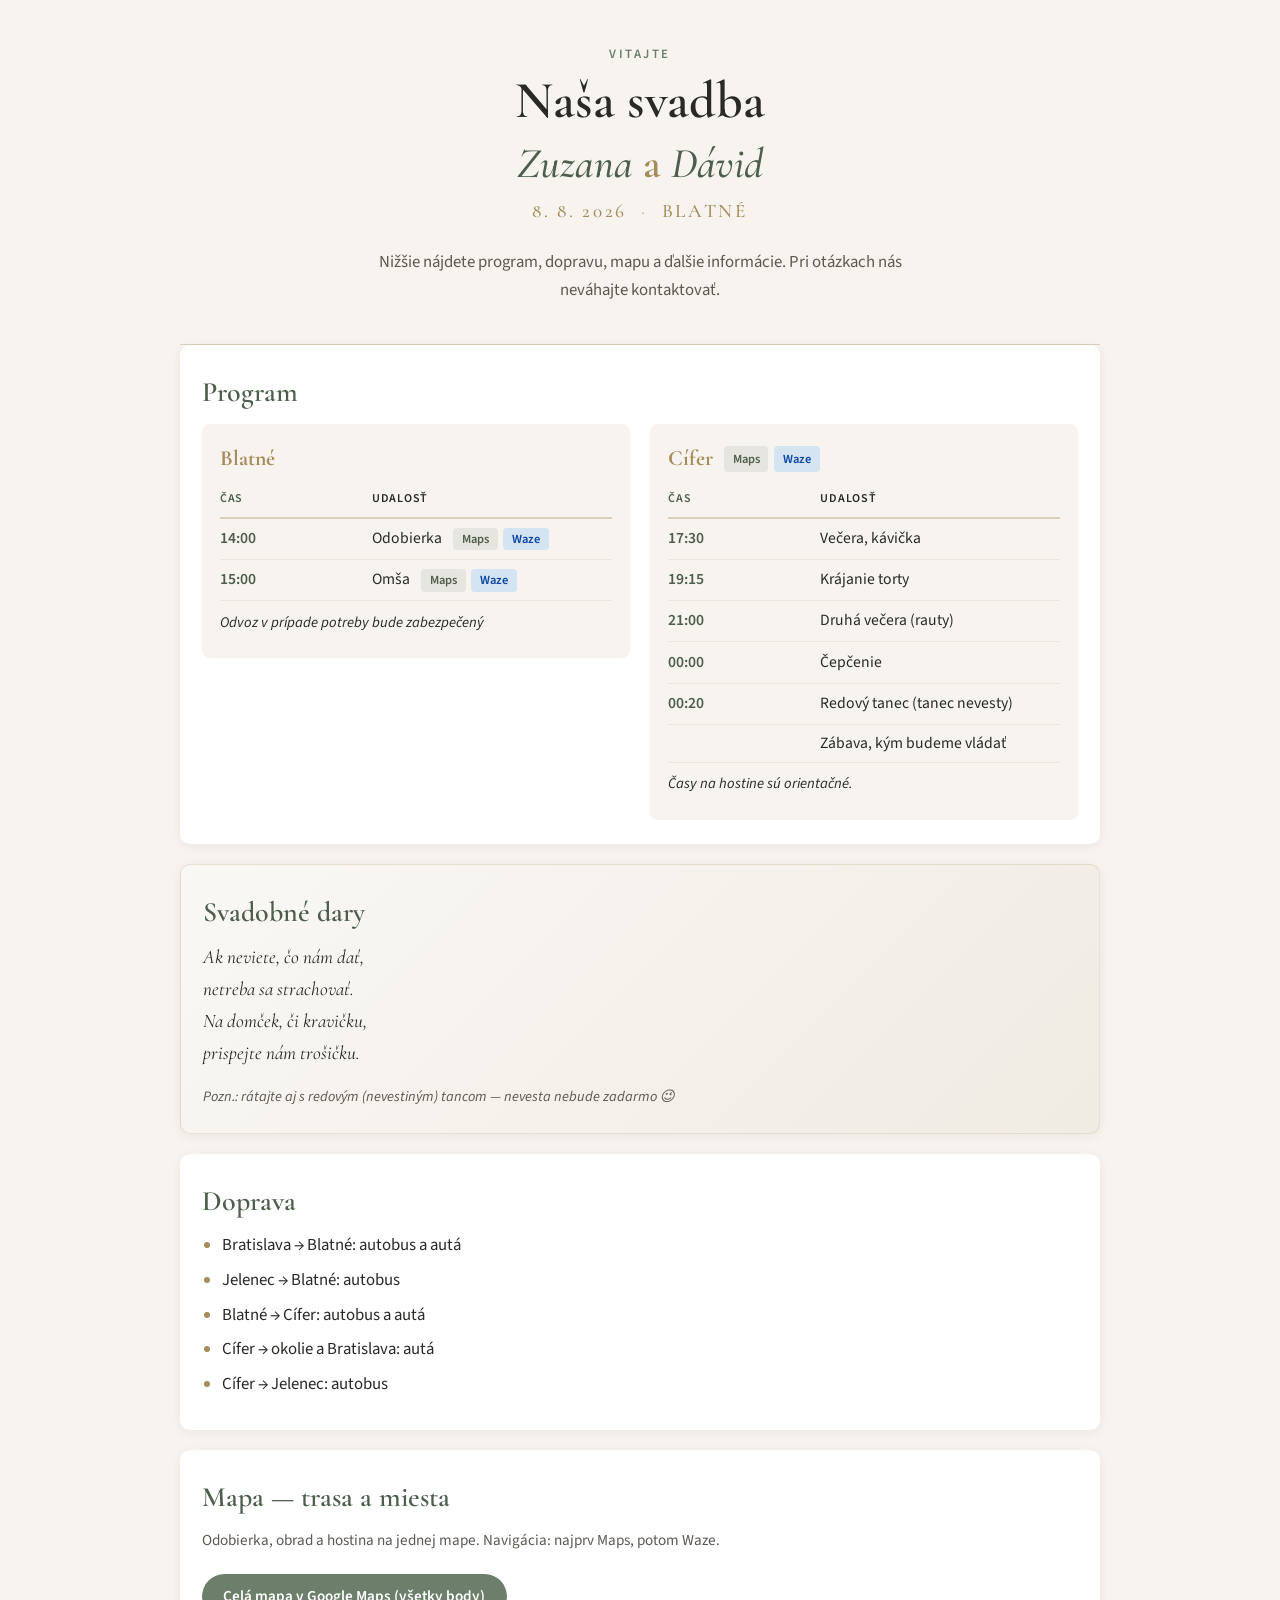
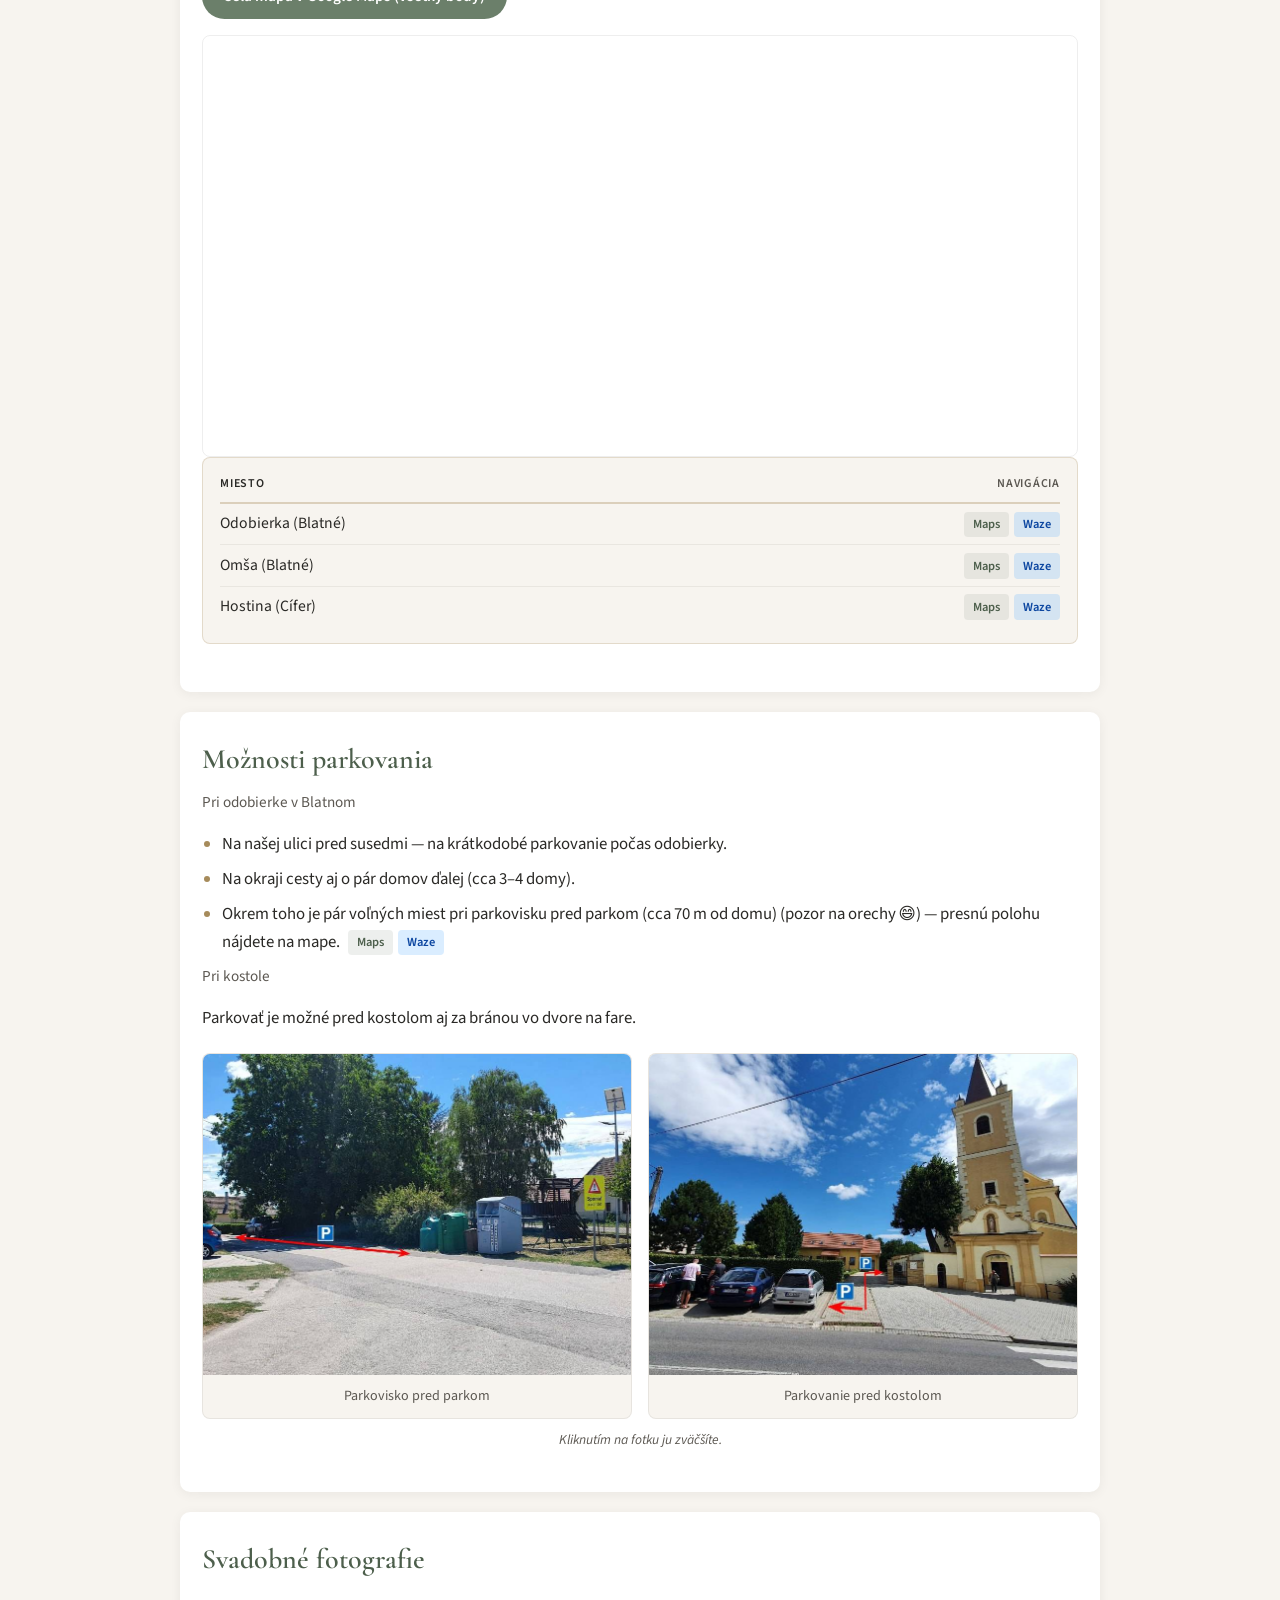
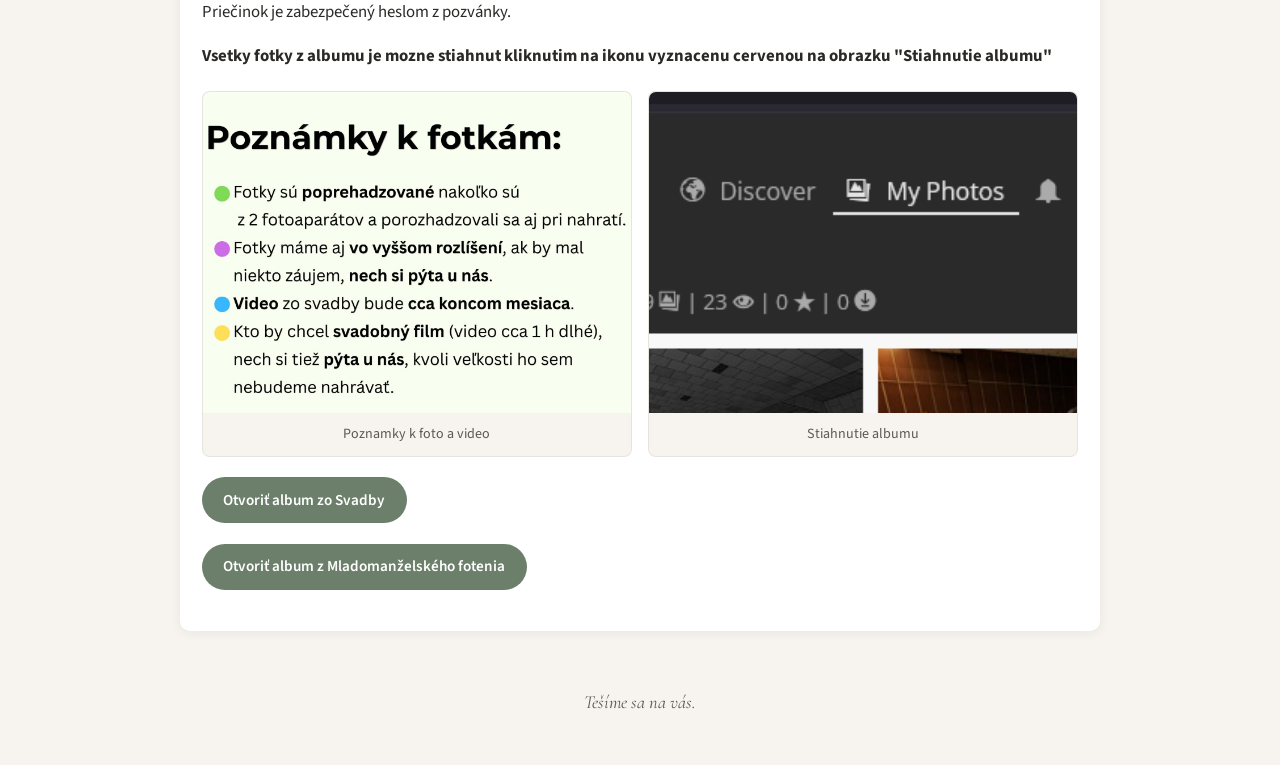
==== commit d6d0700e: "Zakomentovanie zastaranej informacie" ====
--- a/svadba-882026-zch12zm88/index.html
+++ b/svadba-882026-zch12zm88/index.html
@@ -251,7 +251,7 @@
       <section class="block" id="fotky">
         <h2>Svadobné fotografie</h2>
         <p>
-          Po obdržaní fotografií od fotografa ich nahrajeme do zdieľaného albumu.
+          <!-- Po obdržaní fotografií od fotografa ich nahrajeme do zdieľaného albumu. -->
           Priečinok je zabezpečený heslom z pozvánky.
         </p>
         <p>
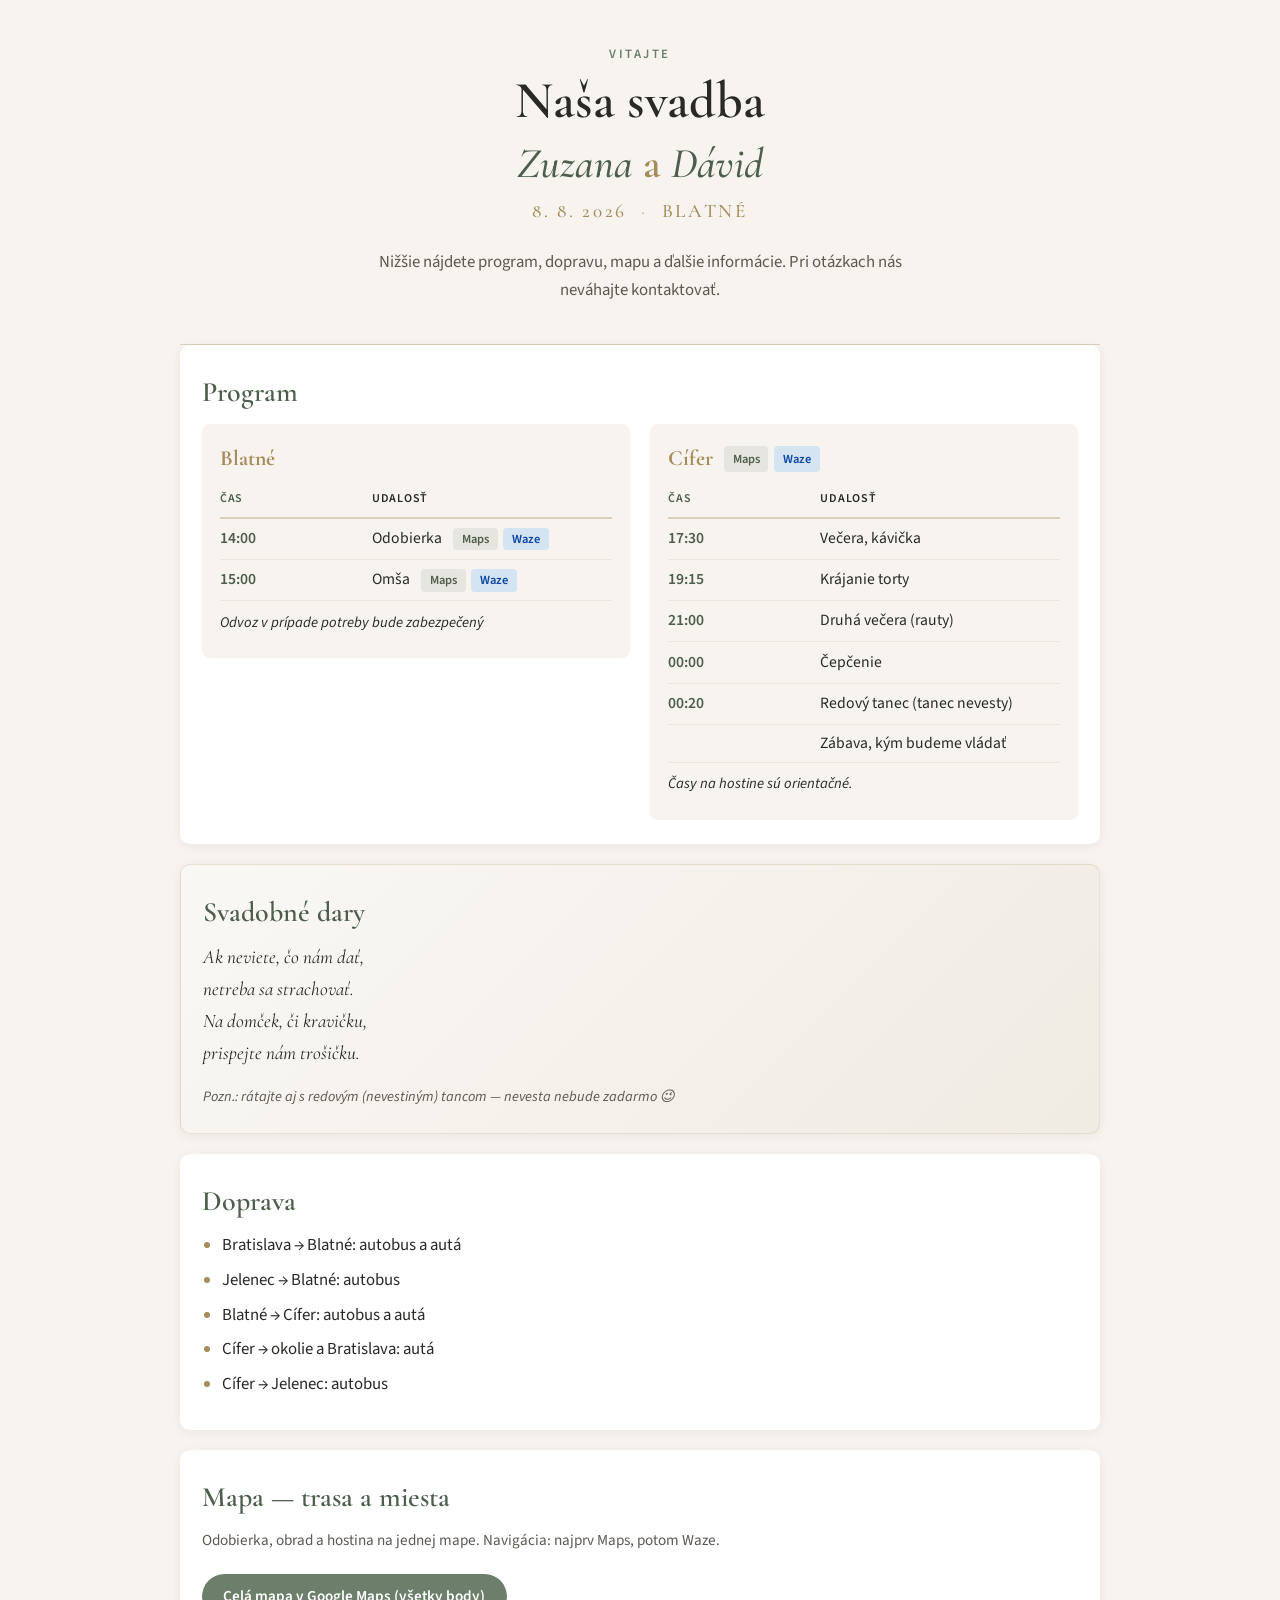
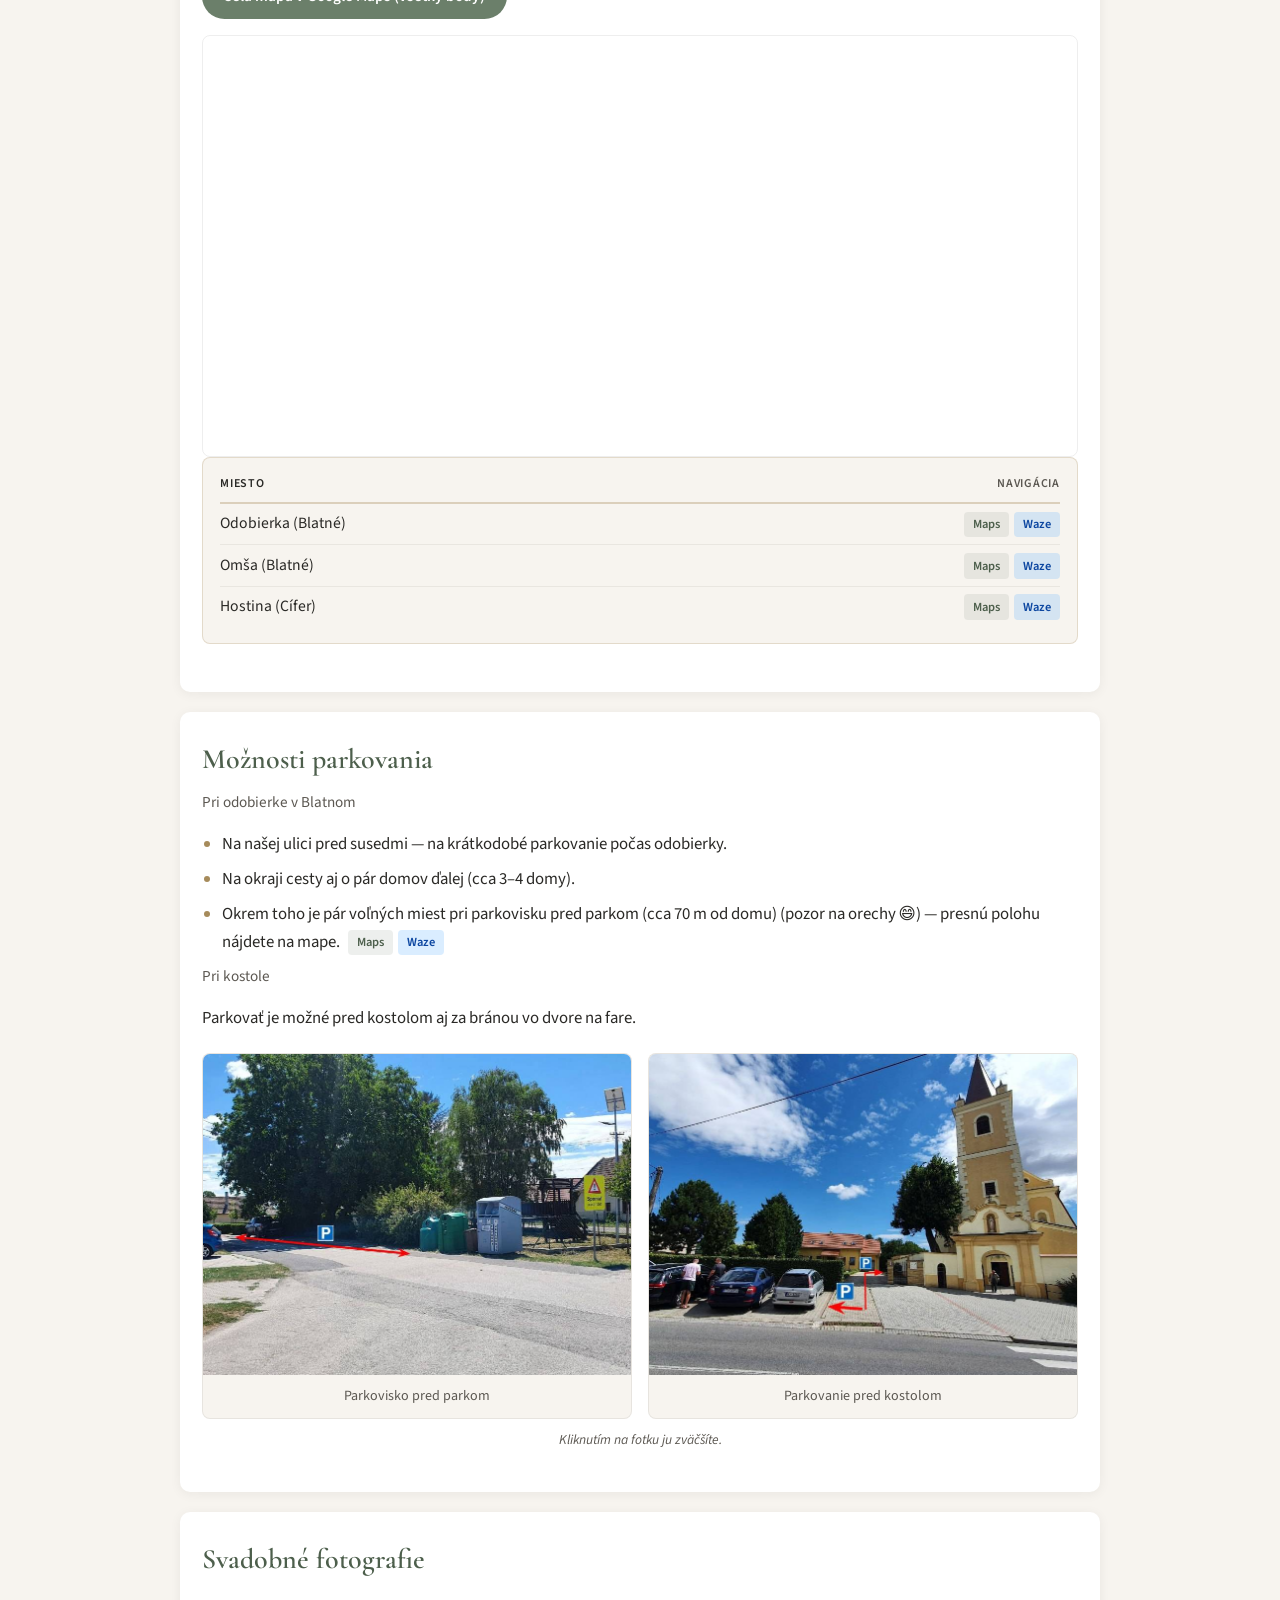
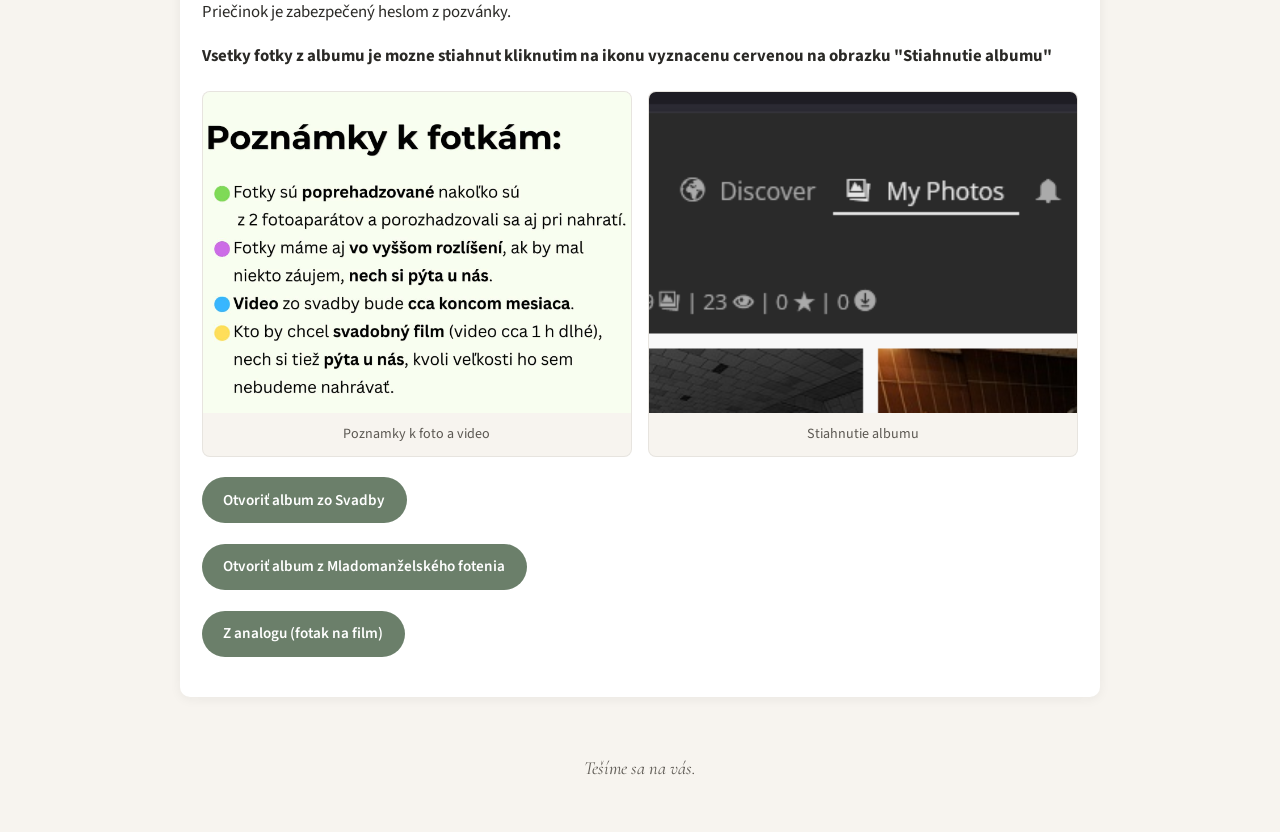
==== commit eb6cfeb2: "Pridanie fotiek z analogu" ====
--- a/svadba-882026-zch12zm88/index.html
+++ b/svadba-882026-zch12zm88/index.html
@@ -283,6 +283,11 @@
             Otvoriť album z Mladomanželského fotenia
           </a>
         </p>
+        <p>
+          <a class="button" href="https://eu.zonerama.com/MandM24/Album/16003237" target="_blank" rel="noopener noreferrer">
+            Z analogu (fotak na film)
+          </a>
+        </p>
       </section>
     </main>
 
